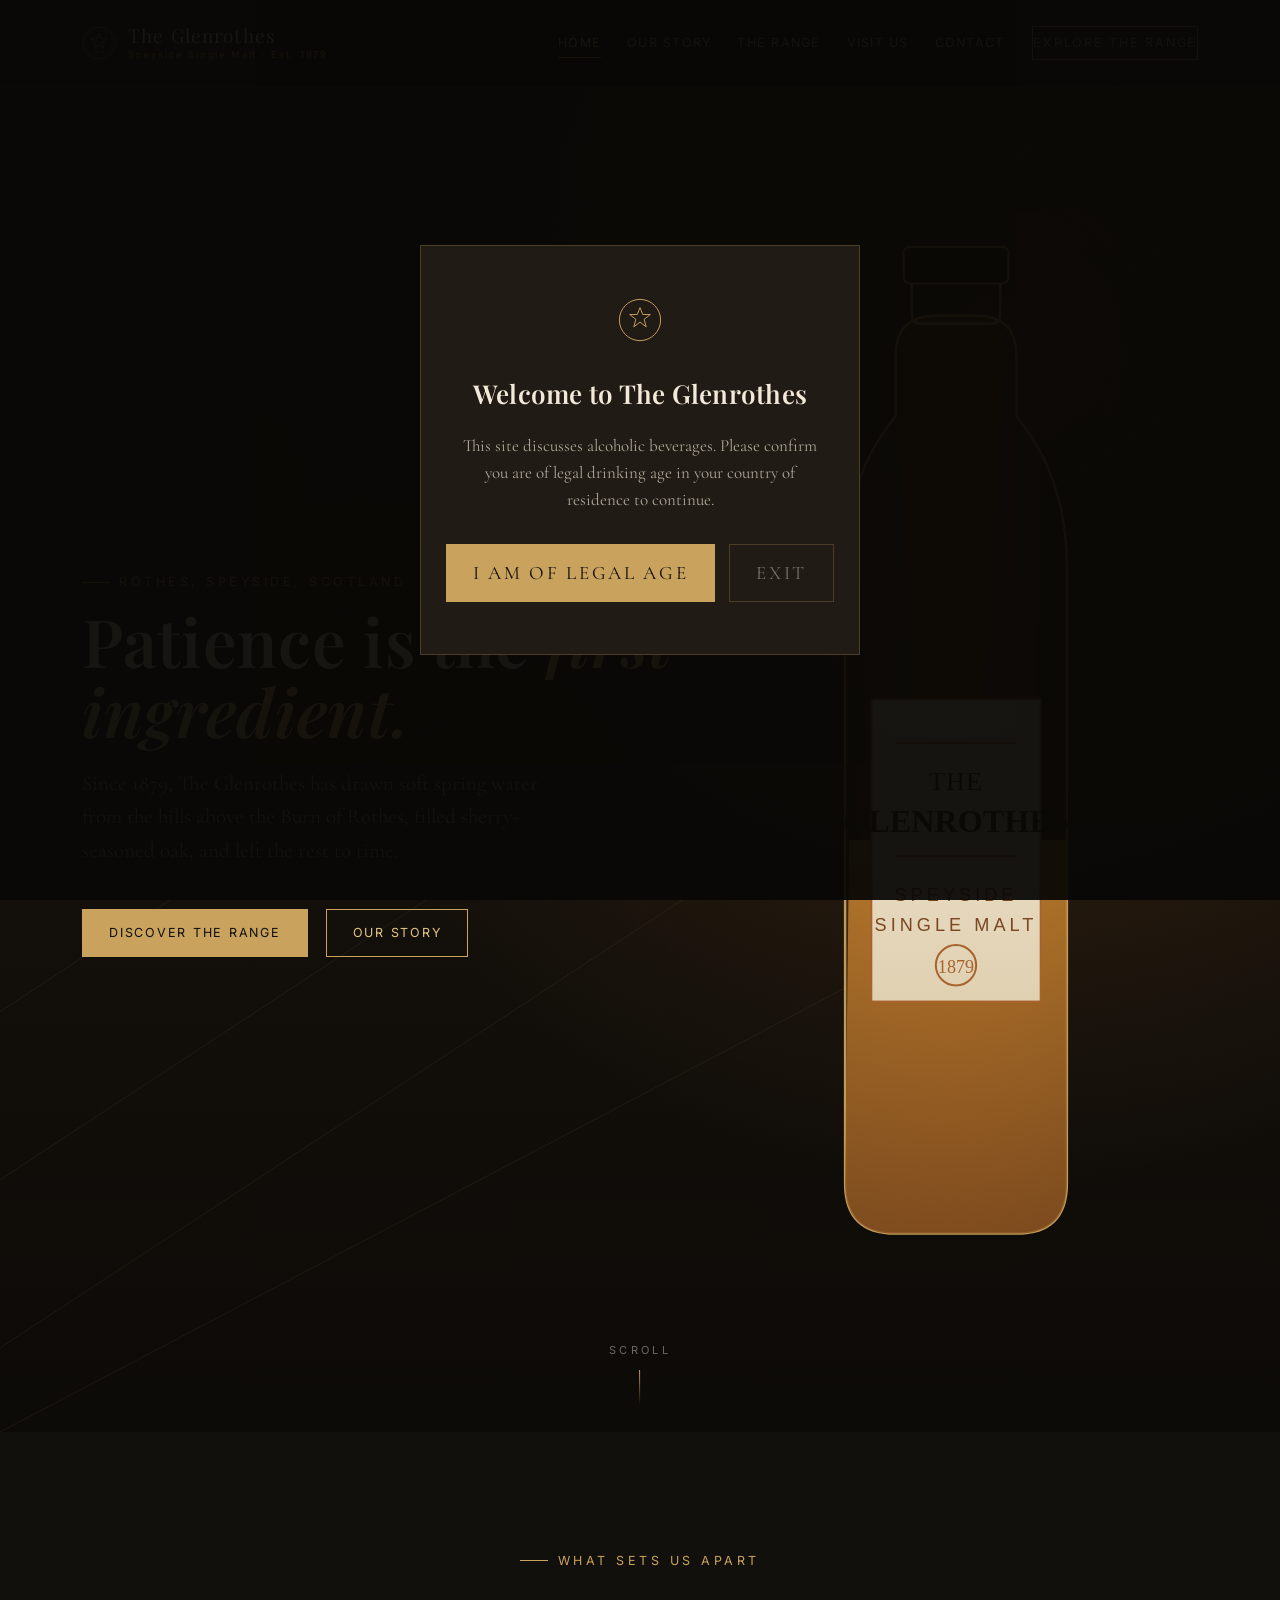
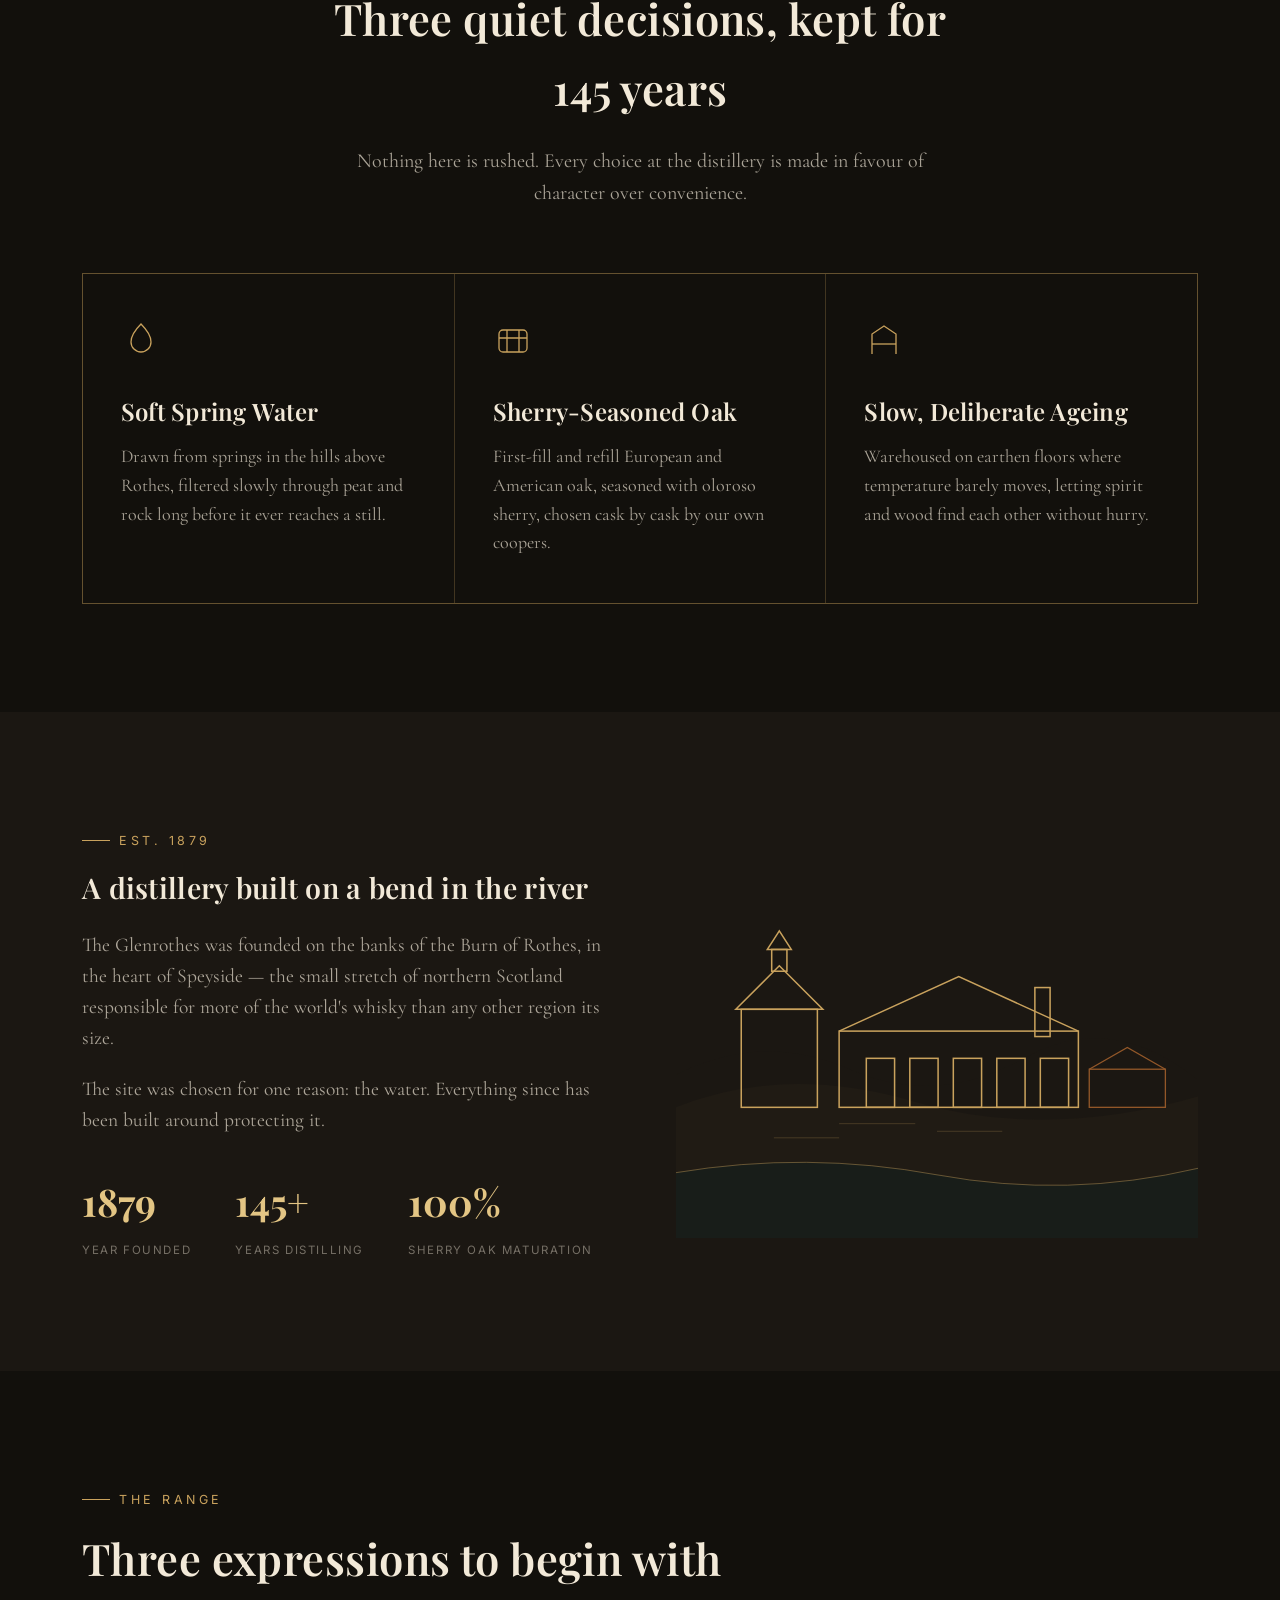
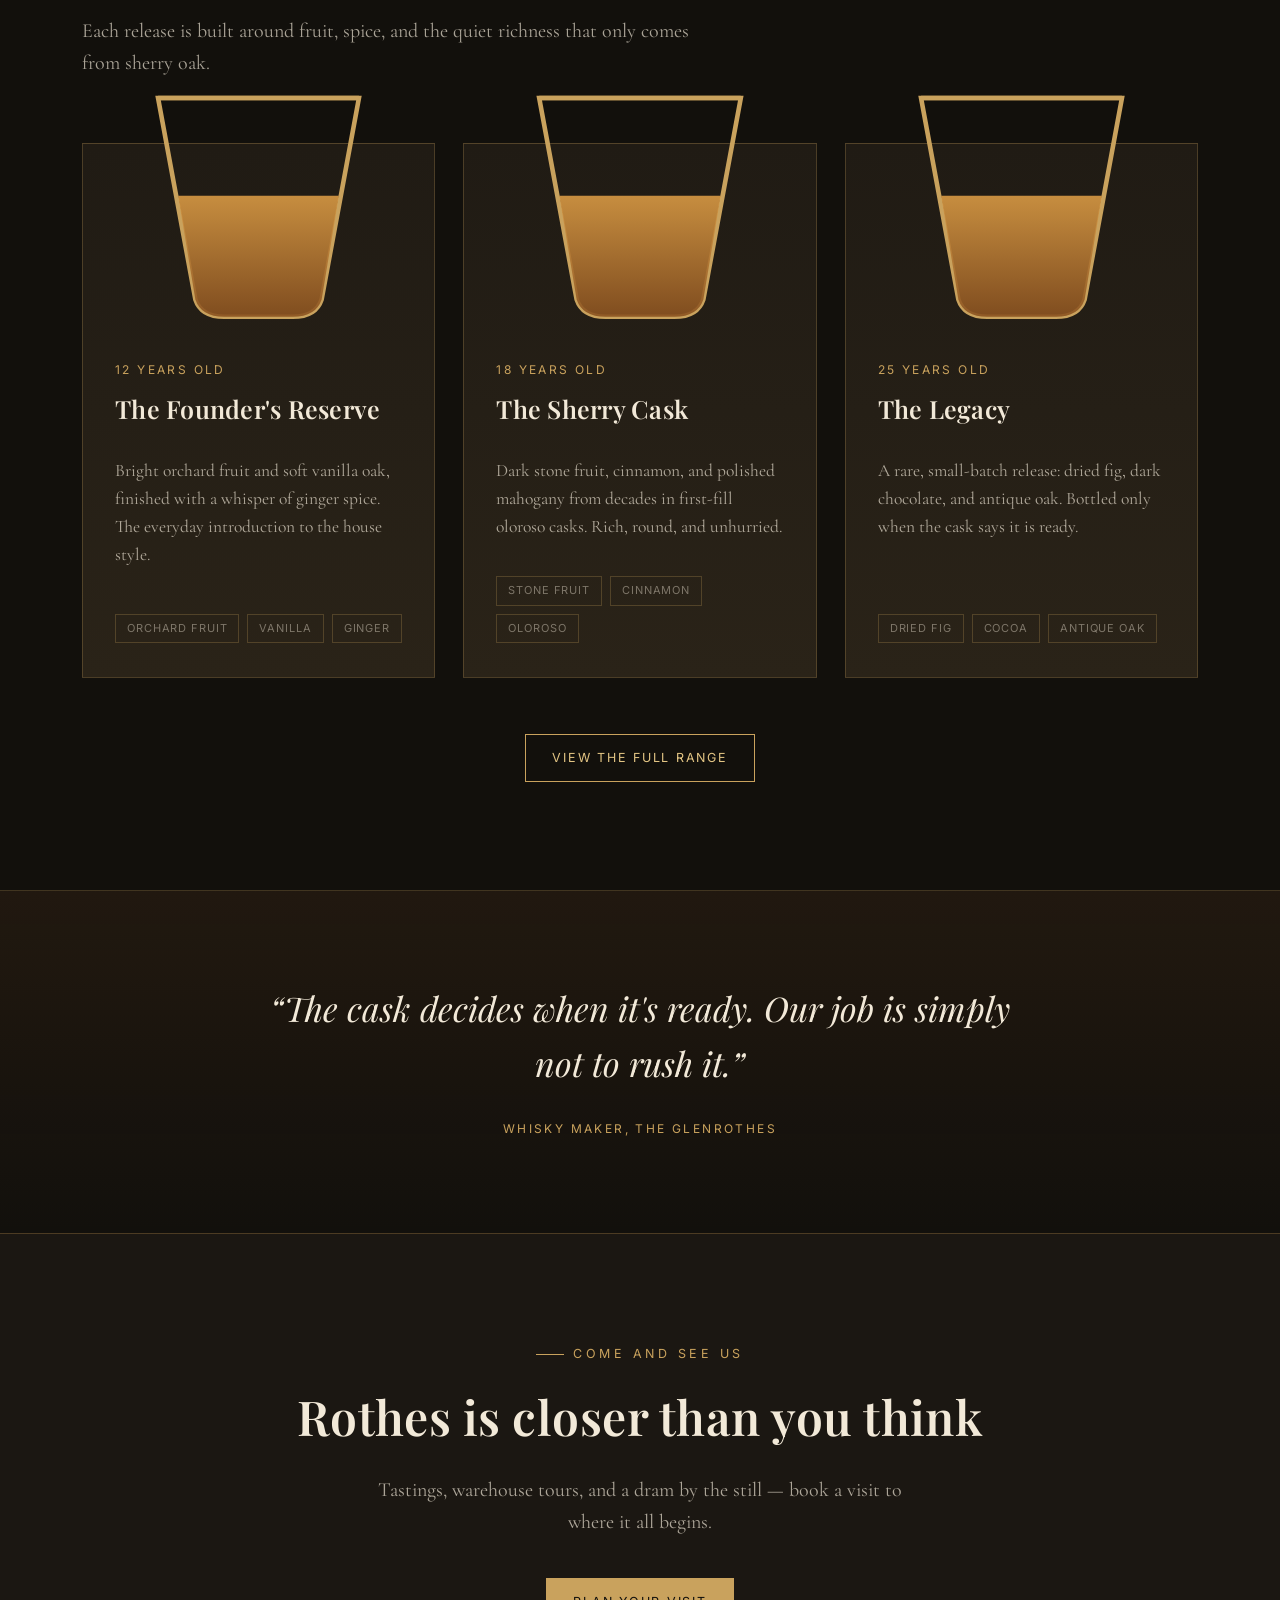
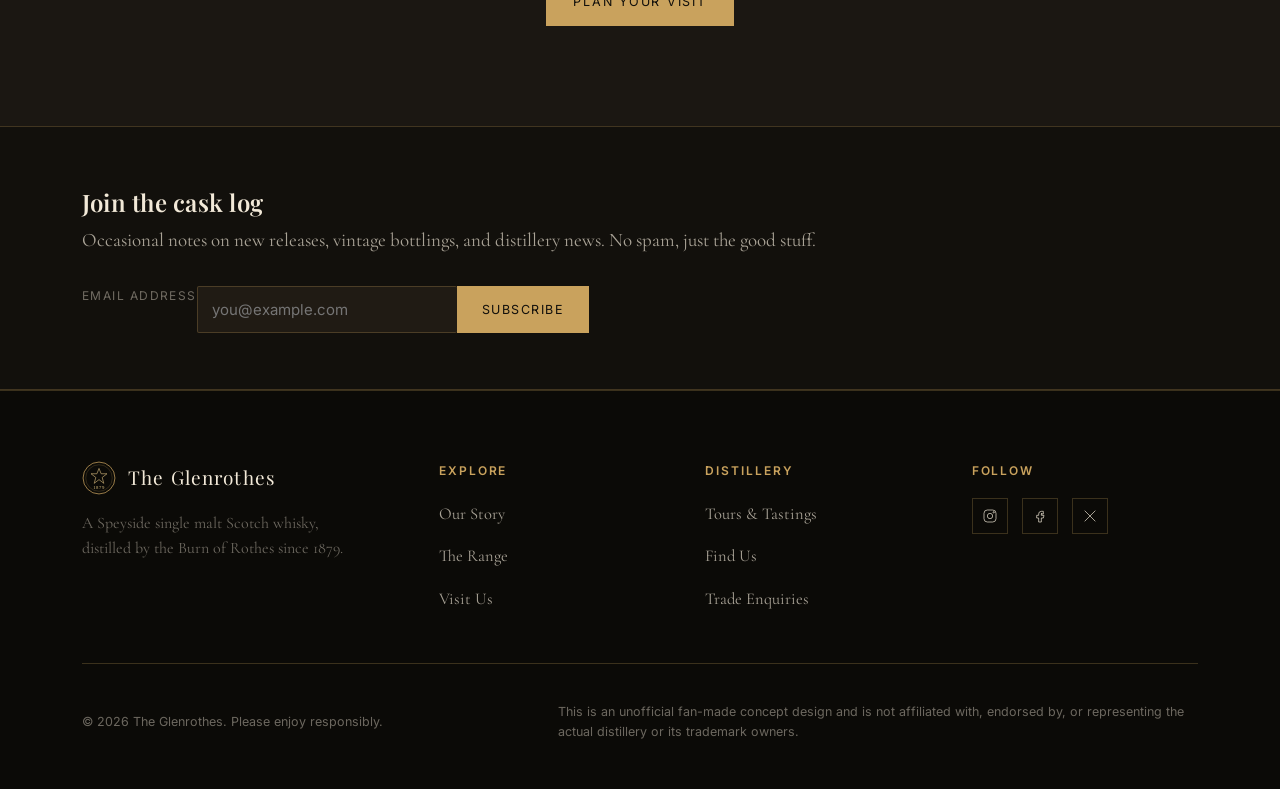
==== index.html @ dbdd52bf "Add The Glenrothes concept whisky brand website Five-page static site (Home, Our Story, The Range, V" ====
<!DOCTYPE html>
<html lang="en">
<head>
<meta charset="UTF-8">
<meta name="viewport" content="width=device-width, initial-scale=1.0">
<title>The Glenrothes — Speyside Single Malt Scotch Whisky</title>
<meta name="description" content="A concept site for The Glenrothes: a Speyside single malt distilled by the Burn of Rothes since 1879, matured slowly in sherry-seasoned oak.">
<link rel="icon" type="image/svg+xml" href="assets/img/favicon.svg">
<link rel="stylesheet" href="assets/css/style.css">
</head>
<body>
<a class="skip-link" href="#main">Skip to content</a>

<!-- Age gate -->
<div class="age-gate" id="age-gate">
  <div class="age-gate-card">
    <svg viewBox="0 0 64 64" fill="none" stroke="#c9a25d" stroke-width="1.4"><circle cx="32" cy="32" r="30"/><path d="M32 14 L36 24 L47 24 L38 31 L41 42 L32 35 L23 42 L26 31 L17 24 L28 24 Z"/></svg>
    <h2>Welcome to The Glenrothes</h2>
    <p>This site discusses alcoholic beverages. Please confirm you are of legal drinking age in your country of residence to continue.</p>
    <div class="age-gate-actions">
      <button type="button" class="btn btn-solid" data-age="enter">I am of legal age</button>
      <button type="button" class="btn-ghost" data-age="leave">Exit</button>
    </div>
  </div>
</div>

<header class="site-header">
  <div class="wrap">
    <a href="index.html" class="brand">
      <img src="assets/img/logo.svg" alt="">
      <span class="brand-name">The Glenrothes<small>Speyside Single Malt · Est. 1879</small></span>
    </a>
    <nav class="main-nav" aria-label="Primary">
      <ul>
        <li><a href="index.html" aria-current="page">Home</a></li>
        <li><a href="our-story.html">Our Story</a></li>
        <li><a href="the-range.html">The Range</a></li>
        <li><a href="visit.html">Visit Us</a></li>
        <li><a href="contact.html">Contact</a></li>
      </ul>
      <a href="the-range.html" class="btn">Explore the Range</a>
    </nav>
    <button class="nav-toggle" aria-label="Toggle navigation" aria-expanded="false">
      <svg viewBox="0 0 24 24" fill="none" stroke="currentColor" stroke-width="1.8"><path d="M3 6h18M3 12h18M3 18h18"/></svg>
    </button>
  </div>
</header>

<main id="main">

  <section class="hero">
    <div class="wrap">
      <div class="hero-copy">
        <span class="eyebrow">Rothes, Speyside, Scotland</span>
        <h1>Patience is the <em>first ingredient.</em></h1>
        <p class="lede">Since 1879, The Glenrothes has drawn soft spring water from the hills above the Burn of Rothes, filled sherry-seasoned oak, and left the rest to time.</p>
        <div class="hero-actions">
          <a href="the-range.html" class="btn btn-solid">Discover the Range</a>
          <a href="our-story.html" class="btn">Our Story</a>
        </div>
      </div>
      <div class="hero-visual">
        <img src="assets/img/hero-bottle.svg" alt="Illustration of a bottle of The Glenrothes single malt whisky">
      </div>
    </div>
    <div class="scroll-cue"><span>Scroll</span><span class="line"></span></div>
  </section>

  <section>
    <div class="wrap">
      <div class="section-head center">
        <span class="eyebrow" style="justify-content:center">What Sets Us Apart</span>
        <h2>Three quiet decisions, kept for 145 years</h2>
        <p>Nothing here is rushed. Every choice at the distillery is made in favour of character over convenience.</p>
      </div>
      <div class="grid-3">
        <div class="pillar">
          <svg viewBox="0 0 40 40" fill="none" stroke="currentColor" stroke-width="1.3"><path d="M20 4c6 6 10 12 10 18a10 10 0 0 1-20 0c0-6 4-12 10-18Z"/></svg>
          <h3>Soft Spring Water</h3>
          <p>Drawn from springs in the hills above Rothes, filtered slowly through peat and rock long before it ever reaches a still.</p>
        </div>
        <div class="pillar">
          <svg viewBox="0 0 40 40" fill="none" stroke="currentColor" stroke-width="1.3"><rect x="6" y="10" width="28" height="22" rx="4"/><path d="M6 18h28M14 10v22M26 10v22"/></svg>
          <h3>Sherry-Seasoned Oak</h3>
          <p>First-fill and refill European and American oak, seasoned with oloroso sherry, chosen cask by cask by our own coopers.</p>
        </div>
        <div class="pillar">
          <svg viewBox="0 0 40 40" fill="none" stroke="currentColor" stroke-width="1.3"><path d="M8 34V14l12-8 12 8v20"/><path d="M8 24h24"/></svg>
          <h3>Slow, Deliberate Ageing</h3>
          <p>Warehoused on earthen floors where temperature barely moves, letting spirit and wood find each other without hurry.</p>
        </div>
      </div>
    </div>
  </section>

  <section class="section-alt">
    <div class="wrap">
      <div class="split">
        <div class="split-copy">
          <span class="eyebrow">Est. 1879</span>
          <h2>A distillery built on a bend in the river</h2>
          <p>The Glenrothes was founded on the banks of the Burn of Rothes, in the heart of Speyside — the small stretch of northern Scotland responsible for more of the world's whisky than any other region its size.</p>
          <p>The site was chosen for one reason: the water. Everything since has been built around protecting it.</p>
          <div class="stat-row">
            <div class="stat"><b>1879</b><span>Year Founded</span></div>
            <div class="stat"><b>145+</b><span>Years Distilling</span></div>
            <div class="stat"><b>100%</b><span>Sherry Oak Maturation</span></div>
          </div>
        </div>
        <div class="split-media">
          <img src="assets/img/distillery.svg" alt="Illustration of the distillery buildings beside the river">
        </div>
      </div>
    </div>
  </section>

  <section>
    <div class="wrap">
      <div class="section-head">
        <span class="eyebrow">The Range</span>
        <h2>Three expressions to begin with</h2>
        <p>Each release is built around fruit, spice, and the quiet richness that only comes from sherry oak.</p>
      </div>
      <div class="range-grid">
        <article class="expr-card">
          <div class="glass"><img src="assets/img/glass-dram.svg" alt=""></div>
          <span class="age">12 Years Old</span>
          <h3>The Founder's Reserve</h3>
          <p>Bright orchard fruit and soft vanilla oak, finished with a whisper of ginger spice. The everyday introduction to the house style.</p>
          <div class="notes"><span class="tag">Orchard Fruit</span><span class="tag">Vanilla</span><span class="tag">Ginger</span></div>
        </article>
        <article class="expr-card">
          <div class="glass"><img src="assets/img/glass-dram.svg" alt=""></div>
          <span class="age">18 Years Old</span>
          <h3>The Sherry Cask</h3>
          <p>Dark stone fruit, cinnamon, and polished mahogany from decades in first-fill oloroso casks. Rich, round, and unhurried.</p>
          <div class="notes"><span class="tag">Stone Fruit</span><span class="tag">Cinnamon</span><span class="tag">Oloroso</span></div>
        </article>
        <article class="expr-card">
          <div class="glass"><img src="assets/img/glass-dram.svg" alt=""></div>
          <span class="age">25 Years Old</span>
          <h3>The Legacy</h3>
          <p>A rare, small-batch release: dried fig, dark chocolate, and antique oak. Bottled only when the cask says it is ready.</p>
          <div class="notes"><span class="tag">Dried Fig</span><span class="tag">Cocoa</span><span class="tag">Antique Oak</span></div>
        </article>
      </div>
      <div style="text-align:center;margin-top:56px;">
        <a href="the-range.html" class="btn">View the Full Range</a>
      </div>
    </div>
  </section>

  <section class="quote-banner">
    <div class="wrap">
      <blockquote>&ldquo;The cask decides when it's ready. Our job is simply not to rush it.&rdquo;</blockquote>
      <cite>Whisky Maker, The Glenrothes</cite>
    </div>
  </section>

  <section class="section-alt cta-band">
    <div class="wrap">
      <span class="eyebrow" style="justify-content:center">Come and See Us</span>
      <h2>Rothes is closer than you think</h2>
      <p>Tastings, warehouse tours, and a dram by the still — book a visit to where it all begins.</p>
      <a href="visit.html" class="btn btn-solid">Plan Your Visit</a>
    </div>
  </section>

</main>

<section class="newsletter">
  <div class="wrap">
    <div>
      <h3>Join the cask log</h3>
      <p>Occasional notes on new releases, vintage bottlings, and distillery news. No spam, just the good stuff.</p>
    </div>
    <form data-static-form data-success-message="Thank you — you're on the list." aria-label="Newsletter signup">
      <label class="visually-hidden" for="newsletter-email">Email address</label>
      <input type="email" id="newsletter-email" placeholder="you@example.com" required>
      <button type="submit">Subscribe</button>
    </form>
  </div>
</section>

<footer class="site-footer">
  <div class="wrap">
    <div class="footer-grid">
      <div class="footer-brand">
        <a href="index.html" class="brand">
          <img src="assets/img/logo.svg" alt="">
          <span class="brand-name">The Glenrothes</span>
        </a>
        <p>A Speyside single malt Scotch whisky, distilled by the Burn of Rothes since 1879.</p>
      </div>
      <div class="footer-col">
        <h4>Explore</h4>
        <ul>
          <li><a href="our-story.html">Our Story</a></li>
          <li><a href="the-range.html">The Range</a></li>
          <li><a href="visit.html">Visit Us</a></li>
        </ul>
      </div>
      <div class="footer-col">
        <h4>Distillery</h4>
        <ul>
          <li><a href="visit.html#tours">Tours &amp; Tastings</a></li>
          <li><a href="visit.html#map">Find Us</a></li>
          <li><a href="contact.html">Trade Enquiries</a></li>
        </ul>
      </div>
      <div class="footer-col">
        <h4>Follow</h4>
        <div class="social-row">
          <a href="#" aria-label="Instagram"><svg viewBox="0 0 24 24" fill="none" stroke="currentColor" stroke-width="1.5"><rect x="3" y="3" width="18" height="18" rx="5"/><circle cx="12" cy="12" r="4"/><circle cx="17.5" cy="6.5" r="1"/></svg></a>
          <a href="#" aria-label="Facebook"><svg viewBox="0 0 24 24" fill="none" stroke="currentColor" stroke-width="1.5"><path d="M14 9h3V5h-3a4 4 0 0 0-4 4v2H7v4h3v6h4v-6h3l1-4h-4V9a1 1 0 0 1 1-1Z"/></svg></a>
          <a href="#" aria-label="X"><svg viewBox="0 0 24 24" fill="none" stroke="currentColor" stroke-width="1.5"><path d="M4 4l16 16M20 4 4 20"/></svg></a>
        </div>
      </div>
    </div>
    <div class="footer-bottom">
      <span>&copy; <span id="year"></span> The Glenrothes. Please enjoy responsibly.</span>
      <p class="legal-note">This is an unofficial fan-made concept design and is not affiliated with, endorsed by, or representing the actual distillery or its trademark owners.</p>
    </div>
  </div>
</footer>

<script src="assets/js/main.js"></script>
</body>
</html>
---- assets/css/style.css ----
/* The Glenrothes — concept site stylesheet */

@import url('https://fonts.googleapis.com/css2?family=Cormorant+Garamond:ital,wght@0,400;0,500;0,600;1,400&family=Playfair+Display:wght@500;600;700&family=Inter:wght@400;500;600&display=swap');

:root {
  --ink: #12100c;
  --ink-2: #1b1712;
  --panel: #201b14;
  --panel-2: #2a2318;
  --hairline: rgba(201, 162, 93, 0.25);
  --cream: #f2e9d8;
  --cream-dim: rgba(242, 233, 216, 0.68);
  --cream-faint: rgba(242, 233, 216, 0.42);
  --gold: #c9a25d;
  --gold-bright: #e3c584;
  --amber: #a8632d;
  --amber-deep: #7a4720;
  --sherry: #6e2430;
  --max-w: 1180px;
  --radius: 2px;
}

* { box-sizing: border-box; }
html { scroll-behavior: smooth; }

body {
  margin: 0;
  background: var(--ink);
  color: var(--cream);
  font-family: 'Cormorant Garamond', Georgia, serif;
  font-size: 19px;
  line-height: 1.6;
  -webkit-font-smoothing: antialiased;
}

img { max-width: 100%; display: block; }

h1, h2, h3, h4 {
  font-family: 'Playfair Display', Georgia, serif;
  font-weight: 600;
  margin: 0 0 0.5em;
  letter-spacing: 0.01em;
}

a {
  color: inherit;
  text-decoration: none;
}

.eyebrow {
  font-family: 'Inter', sans-serif;
  font-size: 12.5px;
  letter-spacing: 0.28em;
  text-transform: uppercase;
  color: var(--gold);
  display: inline-flex;
  align-items: center;
  gap: 0.75em;
  margin-bottom: 1.1em;
}
.eyebrow::before {
  content: "";
  width: 28px;
  height: 1px;
  background: var(--gold);
  display: inline-block;
}

.wrap {
  max-width: var(--max-w);
  margin: 0 auto;
  padding: 0 32px;
}

/* Skip link */
.skip-link {
  position: absolute;
  left: -999px;
  top: 0;
  background: var(--gold);
  color: var(--ink);
  padding: 10px 18px;
  font-family: 'Inter', sans-serif;
  font-size: 14px;
  z-index: 999;
}
.skip-link:focus { left: 16px; top: 16px; }

/* ---------- Header ---------- */
.site-header {
  position: sticky;
  top: 0;
  z-index: 60;
  background: rgba(18, 16, 12, 0.86);
  backdrop-filter: blur(10px);
  border-bottom: 1px solid var(--hairline);
}
.site-header .wrap {
  display: flex;
  align-items: center;
  justify-content: space-between;
  height: 86px;
}
.brand {
  display: flex;
  align-items: center;
  gap: 12px;
  font-family: 'Playfair Display', serif;
  letter-spacing: 0.06em;
  flex-shrink: 0;
}
.brand img, .brand svg { width: 34px; height: 34px; flex-shrink: 0; }
.brand-name {
  font-size: 19px;
  line-height: 1.1;
  white-space: nowrap;
}
.brand-name small {
  display: block;
  font-family: 'Inter', sans-serif;
  font-size: 9.5px;
  letter-spacing: 0.18em;
  color: var(--gold);
  font-weight: 500;
  margin-top: 4px;
  white-space: nowrap;
}

.main-nav {
  display: flex;
  align-items: center;
  gap: 28px;
  min-width: 0;
}
.main-nav ul {
  list-style: none;
  display: flex;
  gap: 26px;
  margin: 0;
  padding: 0;
  font-family: 'Inter', sans-serif;
  font-size: 12.5px;
  letter-spacing: 0.1em;
  text-transform: uppercase;
  white-space: nowrap;
}
.main-nav a {
  position: relative;
  padding: 6px 0;
  color: var(--cream-dim);
  transition: color 0.25s ease;
}
.main-nav a:hover,
.main-nav a[aria-current="page"] { color: var(--gold-bright); }
.main-nav a[aria-current="page"]::after {
  content: "";
  position: absolute;
  left: 0; right: 0; bottom: -2px;
  height: 1px;
  background: var(--gold);
}

.nav-toggle {
  display: none;
  background: none;
  border: 1px solid var(--hairline);
  color: var(--cream);
  width: 44px;
  height: 40px;
  align-items: center;
  justify-content: center;
  cursor: pointer;
}
.nav-toggle svg { width: 20px; height: 20px; }

.btn {
  font-family: 'Inter', sans-serif;
  font-size: 12.5px;
  letter-spacing: 0.14em;
  text-transform: uppercase;
  padding: 13px 26px;
  border: 1px solid var(--gold);
  color: var(--gold-bright);
  display: inline-block;
  transition: background 0.25s ease, color 0.25s ease;
  white-space: nowrap;
}
.btn:hover { background: var(--gold); color: var(--ink); }
.btn-solid {
  background: var(--gold);
  color: var(--ink);
}
.btn-solid:hover { background: var(--gold-bright); }

/* ---------- Hero ---------- */
.hero {
  position: relative;
  min-height: 92vh;
  display: flex;
  align-items: center;
  overflow: hidden;
  background:
    radial-gradient(ellipse at 78% 20%, rgba(168, 99, 45, 0.28), transparent 55%),
    linear-gradient(180deg, #15120d 0%, #100d09 60%, #0d0b08 100%);
}
.hero::after {
  content: "";
  position: absolute;
  inset: 0;
  background-image: url('../img/texture-lines.svg');
  background-size: cover;
  opacity: 0.5;
  pointer-events: none;
}
.hero .wrap {
  position: relative;
  z-index: 2;
  display: grid;
  grid-template-columns: 1.1fr 0.9fr;
  gap: 40px;
  align-items: center;
  padding-top: 40px;
  padding-bottom: 40px;
}
.hero h1 {
  font-size: clamp(40px, 5.2vw, 68px);
  line-height: 1.05;
  margin-bottom: 0.3em;
}
.hero h1 em {
  font-style: italic;
  color: var(--gold-bright);
}
.hero p.lede {
  font-size: 21px;
  color: var(--cream-dim);
  max-width: 46ch;
  margin-bottom: 2em;
}
.hero-actions { display: flex; gap: 18px; flex-wrap: wrap; }
.hero-visual { display: flex; justify-content: center; }
.hero-visual svg { width: min(280px, 80%); filter: drop-shadow(0 30px 60px rgba(0,0,0,0.55)); }

.scroll-cue {
  position: absolute;
  bottom: 28px;
  left: 50%;
  transform: translateX(-50%);
  font-family: 'Inter', sans-serif;
  font-size: 11px;
  letter-spacing: 0.3em;
  text-transform: uppercase;
  color: var(--cream-faint);
  display: flex;
  flex-direction: column;
  align-items: center;
  gap: 10px;
  z-index: 2;
}
.scroll-cue .line {
  width: 1px;
  height: 34px;
  background: linear-gradient(var(--gold), transparent);
  animation: pulse-line 2.4s ease-in-out infinite;
}
@keyframes pulse-line {
  0%, 100% { opacity: 0.3; }
  50% { opacity: 1; }
}

/* ---------- Sections ---------- */
section { padding: 108px 0; position: relative; }
.section-alt { background: var(--ink-2); }
.section-head {
  max-width: 640px;
  margin-bottom: 64px;
}
.section-head.center { margin-left: auto; margin-right: auto; text-align: center; }
.section-head h2 { font-size: clamp(30px, 3.4vw, 44px); }
.section-head p { color: var(--cream-dim); font-size: 20px; }

.divider {
  width: 60px;
  height: 1px;
  background: var(--gold);
  margin: 0 auto 28px;
}

/* Pillars / feature grid */
.grid-3 {
  display: grid;
  grid-template-columns: repeat(3, 1fr);
  gap: 1px;
  background: var(--hairline);
  border: 1px solid var(--hairline);
}
.pillar {
  background: var(--ink);
  padding: 46px 38px;
}
.pillar svg { width: 40px; height: 40px; color: var(--gold); margin-bottom: 22px; }
.pillar h3 { font-size: 24px; margin-bottom: 0.5em; }
.pillar p { color: var(--cream-dim); font-size: 18px; margin: 0; }

/* Range / expression cards */
.range-grid {
  display: grid;
  grid-template-columns: repeat(3, 1fr);
  gap: 28px;
}
.expr-card {
  background: linear-gradient(180deg, var(--panel), var(--panel-2));
  border: 1px solid var(--hairline);
  padding: 40px 32px 34px;
  display: flex;
  flex-direction: column;
  transition: transform 0.35s ease, border-color 0.35s ease;
}
.expr-card:hover { transform: translateY(-6px); border-color: var(--gold); }
.expr-card .glass { height: 150px; display: flex; align-items: flex-end; justify-content: center; margin-bottom: 26px; }
.expr-card .glass svg { width: 78px; }
.expr-card .age { font-family: 'Inter', sans-serif; font-size: 12px; letter-spacing: 0.2em; color: var(--gold); text-transform: uppercase; margin-bottom: 10px; }
.expr-card h3 { font-size: 25px; margin-bottom: 0.4em; }
.expr-card p { color: var(--cream-dim); font-size: 17.5px; flex-grow: 1; }
.expr-card .notes {
  display: flex;
  gap: 8px;
  flex-wrap: wrap;
  margin-top: 18px;
  font-family: 'Inter', sans-serif;
  font-size: 11px;
  letter-spacing: 0.08em;
  text-transform: uppercase;
}
.tag {
  border: 1px solid var(--hairline);
  padding: 5px 11px;
  color: var(--cream-faint);
}

/* Story / split layout */
.split {
  display: grid;
  grid-template-columns: 1fr 1fr;
  gap: 72px;
  align-items: center;
}
.split.reverse .split-media { order: 2; }
.split-copy p { color: var(--cream-dim); font-size: 19.5px; }
.split-media svg, .split-media img { width: 100%; }
.stat-row {
  display: flex;
  gap: 44px;
  margin-top: 36px;
  flex-wrap: wrap;
}
.stat b {
  display: block;
  font-family: 'Playfair Display', serif;
  font-size: 38px;
  color: var(--gold-bright);
}
.stat span {
  font-family: 'Inter', sans-serif;
  font-size: 11.5px;
  letter-spacing: 0.14em;
  text-transform: uppercase;
  color: var(--cream-faint);
}

/* Timeline */
.timeline {
  border-left: 1px solid var(--hairline);
  margin-left: 10px;
  padding-left: 44px;
  display: flex;
  flex-direction: column;
  gap: 46px;
}
.timeline-item { position: relative; }
.timeline-item::before {
  content: "";
  position: absolute;
  left: -50px;
  top: 6px;
  width: 9px;
  height: 9px;
  border-radius: 50%;
  background: var(--gold);
  box-shadow: 0 0 0 4px rgba(201,162,93,0.15);
}
.timeline-item .yr {
  font-family: 'Inter', sans-serif;
  font-size: 13px;
  letter-spacing: 0.16em;
  color: var(--gold);
  text-transform: uppercase;
  margin-bottom: 8px;
  display: block;
}
.timeline-item h4 { font-size: 22px; margin-bottom: 6px; }
.timeline-item p { color: var(--cream-dim); margin: 0; max-width: 60ch; }

/* Quote / CTA banner */
.quote-banner {
  text-align: center;
  padding: 90px 0;
  background: linear-gradient(180deg, rgba(168,99,45,0.10), transparent);
  border-top: 1px solid var(--hairline);
  border-bottom: 1px solid var(--hairline);
}
.quote-banner blockquote {
  font-family: 'Playfair Display', serif;
  font-style: italic;
  font-size: clamp(24px, 3vw, 34px);
  max-width: 780px;
  margin: 0 auto 22px;
  color: var(--cream);
}
.quote-banner cite {
  font-family: 'Inter', sans-serif;
  font-size: 12px;
  letter-spacing: 0.2em;
  text-transform: uppercase;
  color: var(--gold);
  font-style: normal;
}

.cta-band {
  text-align: center;
  padding: 100px 0;
}
.cta-band h2 { font-size: clamp(32px, 4vw, 48px); margin-bottom: 0.4em; }
.cta-band p { color: var(--cream-dim); font-size: 20px; max-width: 55ch; margin: 0 auto 40px; }

/* Cards: visit / process */
.info-grid {
  display: grid;
  grid-template-columns: repeat(2, 1fr);
  gap: 26px;
}
.info-card {
  border: 1px solid var(--hairline);
  padding: 34px;
  background: var(--panel);
}
.info-card h3 { font-size: 22px; margin-bottom: 6px; }
.info-card .meta { font-family: 'Inter', sans-serif; font-size: 12px; letter-spacing: 0.1em; color: var(--gold); text-transform: uppercase; margin-bottom: 14px; }
.info-card p { color: var(--cream-dim); margin: 0 0 20px; }

.process-steps {
  display: grid;
  grid-template-columns: repeat(4, 1fr);
  gap: 24px;
}
.step { position: relative; padding-top: 8px; }
.step .num {
  font-family: 'Playfair Display', serif;
  font-size: 44px;
  color: rgba(201,162,93,0.35);
  line-height: 1;
  margin-bottom: 16px;
}
.step h4 { font-size: 20px; margin-bottom: 8px; }
.step p { color: var(--cream-dim); font-size: 16.5px; margin: 0; }

/* Map / visit */
.map-frame {
  border: 1px solid var(--hairline);
  aspect-ratio: 16 / 9;
  display: flex;
  align-items: center;
  justify-content: center;
  background: var(--panel);
}
.map-frame svg { width: 100%; height: 100%; }

/* Forms */
.form-grid { display: grid; grid-template-columns: 1fr 1fr; gap: 20px; }
.field { display: flex; flex-direction: column; gap: 8px; margin-bottom: 20px; }
.field.full { grid-column: 1 / -1; }
label {
  font-family: 'Inter', sans-serif;
  font-size: 12px;
  letter-spacing: 0.12em;
  text-transform: uppercase;
  color: var(--cream-faint);
}
input, select, textarea {
  background: var(--panel);
  border: 1px solid var(--hairline);
  color: var(--cream);
  padding: 13px 14px;
  font-family: 'Inter', sans-serif;
  font-size: 15px;
  border-radius: var(--radius);
}
input:focus, select:focus, textarea:focus {
  outline: none;
  border-color: var(--gold);
}
textarea { resize: vertical; min-height: 130px; }
.form-note { font-family: 'Inter', sans-serif; font-size: 13px; color: var(--cream-faint); margin-top: 8px; }
.form-status {
  font-family: 'Inter', sans-serif;
  font-size: 14px;
  padding: 14px 16px;
  border: 1px solid var(--hairline);
  display: none;
  margin-bottom: 20px;
}
.form-status.show { display: block; }
.form-status.ok { border-color: var(--gold); color: var(--gold-bright); }

/* Newsletter strip */
.newsletter {
  border-top: 1px solid var(--hairline);
  border-bottom: 1px solid var(--hairline);
  padding: 56px 0;
}
.newsletter .wrap {
  display: flex;
  align-items: center;
  justify-content: space-between;
  gap: 30px;
  flex-wrap: wrap;
}
.newsletter h3 { font-size: 24px; margin-bottom: 4px; }
.newsletter p { color: var(--cream-dim); margin: 0; }
.newsletter form { display: flex; gap: 0; flex-shrink: 0; }
.newsletter input {
  width: 260px;
  border-right: none;
}
.newsletter button {
  font-family: 'Inter', sans-serif;
  font-size: 12.5px;
  letter-spacing: 0.12em;
  text-transform: uppercase;
  background: var(--gold);
  color: var(--ink);
  border: 1px solid var(--gold);
  padding: 0 24px;
  cursor: pointer;
}
.newsletter button:hover { background: var(--gold-bright); }

/* Footer */
.site-footer {
  background: #0b0a07;
  padding-top: 70px;
  border-top: 1px solid var(--hairline);
}
.footer-grid {
  display: grid;
  grid-template-columns: 1.4fr 1fr 1fr 1fr;
  gap: 40px;
  padding-bottom: 50px;
}
.footer-brand .brand { margin-bottom: 16px; }
.footer-brand p { color: var(--cream-faint); font-size: 16px; max-width: 34ch; }
.footer-col h4 {
  font-family: 'Inter', sans-serif;
  font-size: 12px;
  letter-spacing: 0.16em;
  text-transform: uppercase;
  color: var(--gold);
  margin-bottom: 18px;
}
.footer-col ul { list-style: none; margin: 0; padding: 0; display: flex; flex-direction: column; gap: 12px; }
.footer-col a { color: var(--cream-dim); font-size: 16.5px; transition: color 0.2s ease; }
.footer-col a:hover { color: var(--gold-bright); }
.footer-bottom {
  border-top: 1px solid var(--hairline);
  padding: 26px 0 34px;
  display: flex;
  justify-content: space-between;
  align-items: center;
  flex-wrap: wrap;
  gap: 12px;
  font-family: 'Inter', sans-serif;
  font-size: 12.5px;
  color: var(--cream-faint);
}
.footer-bottom .legal-note { max-width: 640px; line-height: 1.6; }
.social-row { display: flex; gap: 14px; }
.social-row a {
  width: 36px; height: 36px;
  border: 1px solid var(--hairline);
  display: flex; align-items: center; justify-content: center;
}
.social-row svg { width: 16px; height: 16px; }

/* Age gate */
.age-gate {
  position: fixed;
  inset: 0;
  background: rgba(9, 8, 6, 0.94);
  z-index: 200;
  display: flex;
  align-items: center;
  justify-content: center;
  padding: 24px;
}
.age-gate[hidden] { display: none; }
.age-gate-card {
  max-width: 440px;
  text-align: center;
  border: 1px solid var(--hairline);
  background: var(--panel);
  padding: 52px 40px;
}
.age-gate-card svg { width: 44px; margin: 0 auto 22px; }
.age-gate-card h2 { font-size: 26px; margin-bottom: 12px; }
.age-gate-card p { color: var(--cream-dim); font-size: 17px; margin-bottom: 30px; }
.age-gate-actions { display: flex; gap: 14px; justify-content: center; }
.age-gate-actions button { cursor: pointer; font: inherit; }
.btn-ghost {
  font-family: 'Inter', sans-serif;
  font-size: 12.5px;
  letter-spacing: 0.14em;
  text-transform: uppercase;
  padding: 13px 26px;
  border: 1px solid var(--hairline);
  background: none;
  color: var(--cream-faint);
}
.btn-ghost:hover { border-color: var(--cream-faint); color: var(--cream); }

/* Page hero (interior pages) */
.page-hero {
  padding: 190px 0 70px;
  background: linear-gradient(180deg, #15120d, #100d09);
  border-bottom: 1px solid var(--hairline);
}
.page-hero h1 { font-size: clamp(36px, 5vw, 58px); }
.page-hero p { color: var(--cream-dim); font-size: 20px; max-width: 60ch; }
.breadcrumb {
  font-family: 'Inter', sans-serif;
  font-size: 12px;
  letter-spacing: 0.14em;
  text-transform: uppercase;
  color: var(--cream-faint);
  margin-bottom: 22px;
}
.breadcrumb a { color: var(--gold); }

/* Responsive */
@media (max-width: 980px) {
  .hero .wrap { grid-template-columns: 1fr; text-align: center; padding-top: 20px; }
  .hero p.lede { margin-left: auto; margin-right: auto; }
  .hero-actions { justify-content: center; }
  .hero-visual { order: -1; }
  .grid-3 { grid-template-columns: 1fr; }
  .range-grid { grid-template-columns: repeat(2, 1fr); }
  .split { grid-template-columns: 1fr; gap: 40px; }
  .split.reverse .split-media { order: 0; }
  .info-grid { grid-template-columns: 1fr; }
  .process-steps { grid-template-columns: repeat(2, 1fr); }
  .footer-grid { grid-template-columns: 1fr 1fr; }
}

@media (max-width: 720px) {
  body { font-size: 18px; }
  .main-nav ul { display: none; }
  .main-nav > .btn { display: none; }
  .nav-toggle { display: flex; }
  .site-header.open .main-nav ul {
    display: flex;
    flex-direction: column;
    position: absolute;
    top: 86px;
    left: 0; right: 0;
    background: var(--ink);
    padding: 24px 32px 32px;
    border-bottom: 1px solid var(--hairline);
    gap: 20px;
  }
  section { padding: 72px 0; }
  .range-grid { grid-template-columns: 1fr; }
  .process-steps { grid-template-columns: 1fr; }
  .footer-grid { grid-template-columns: 1fr; gap: 32px; }
  .newsletter .wrap { flex-direction: column; align-items: flex-start; }
  .newsletter input { width: 100%; }
  .newsletter form { width: 100%; }
  .newsletter form input { flex: 1; }
  .form-grid { grid-template-columns: 1fr; }
  .page-hero { padding-top: 150px; }
}
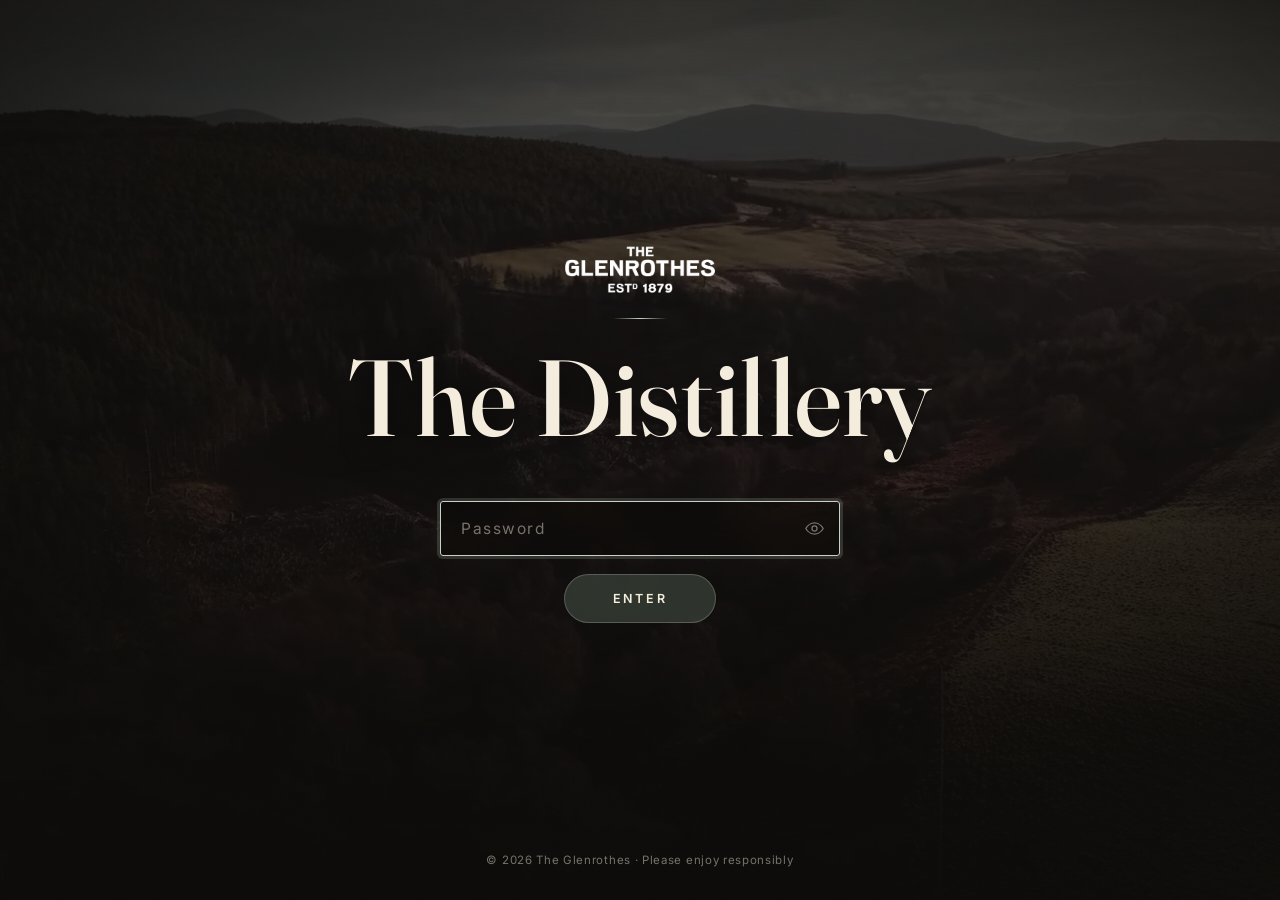
==== commit 9db5a7b4: "Make the password gate the true site root; add Log Out The earlier vercel.json rewrite wasn't a reli" ====
--- a/index.html
+++ b/index.html
@@ -3,227 +3,75 @@
 <head>
 <meta charset="UTF-8">
 <meta name="viewport" content="width=device-width, initial-scale=1.0">
-<title>The Glenrothes — Speyside Single Malt Scotch Whisky</title>
-<meta name="description" content="A concept site for The Glenrothes: a Speyside single malt distilled by the Burn of Rothes since 1879, matured slowly in sherry-seasoned oak.">
+<title>The Distillery</title>
+<meta name="description" content="The Distillery. Please enter the password to continue.">
+<meta name="robots" content="noindex, nofollow">
 <link rel="icon" type="image/svg+xml" href="assets/img/favicon.svg">
-<link rel="stylesheet" href="assets/css/style.css">
+<link rel="preload" as="video" href="assets/video/hero-loop.mp4">
+<link rel="stylesheet" href="assets/css/gate.css">
 </head>
 <body>
-<a class="skip-link" href="#main">Skip to content</a>
+<a class="skip-link" href="#gate-form">Skip to password form</a>
 
-<!-- Age gate -->
-<div class="age-gate" id="age-gate">
-  <div class="age-gate-card">
-    <svg viewBox="0 0 64 64" fill="none" stroke="#c9a25d" stroke-width="1.4"><circle cx="32" cy="32" r="30"/><path d="M32 14 L36 24 L47 24 L38 31 L41 42 L32 35 L23 42 L26 31 L17 24 L28 24 Z"/></svg>
-    <h2>Welcome to The Glenrothes</h2>
-    <p>This site discusses alcoholic beverages. Please confirm you are of legal drinking age in your country of residence to continue.</p>
-    <div class="age-gate-actions">
-      <button type="button" class="btn btn-solid" data-age="enter">I am of legal age</button>
-      <button type="button" class="btn-ghost" data-age="leave">Exit</button>
-    </div>
+<main class="gate-stage" id="gate-stage">
+
+  <video
+    class="bg-video"
+    autoplay
+    muted
+    loop
+    playsinline
+    preload="auto"
+    poster="assets/img/hero-video-poster.jpg"
+    aria-hidden="true">
+    <source src="assets/video/hero-loop.webm" type="video/webm">
+    <source src="assets/video/hero-loop.mp4" type="video/mp4">
+  </video>
+
+  <div class="scrim" aria-hidden="true"></div>
+  <div class="grain" aria-hidden="true"></div>
+
+  <div class="gate-content">
+    <img class="gate-logo" src="assets/img/glenrothes-logo-white.png" alt="The Glenrothes, Established 1879">
+    <span class="gate-divider" aria-hidden="true"></span>
+
+    <h1 class="gate-title">The Distillery</h1>
+
+    <form class="gate-form" id="gate-form" autocomplete="off">
+      <div class="password-field" id="password-field">
+        <label for="gate-password" class="visually-hidden">Password</label>
+        <input
+          type="password"
+          id="gate-password"
+          name="password"
+          placeholder="Password"
+          required
+          autofocus
+          aria-describedby="gate-error">
+        <button type="button" class="toggle-visibility" id="toggle-visibility" aria-label="Show password">
+          <svg class="icon-on" viewBox="0 0 24 24" fill="none" stroke="currentColor" stroke-width="1.6"><path d="M1 12s4-7 11-7 11 7 11 7-4 7-11 7-11-7-11-7Z"/><circle cx="12" cy="12" r="3.2"/></svg>
+          <svg class="icon-off" viewBox="0 0 24 24" fill="none" stroke="currentColor" stroke-width="1.6"><path d="M1 12s4-7 11-7 11 7 11 7-4 7-11 7-11-7-11-7Z"/><circle cx="12" cy="12" r="3.2"/><path d="M3 3l18 18"/></svg>
+        </button>
+      </div>
+
+      <button type="submit" class="btn-enter" id="btn-enter">Enter</button>
+
+      <p class="gate-error" id="gate-error" role="alert">
+        <svg viewBox="0 0 24 24" fill="none" stroke="currentColor" stroke-width="1.8"><circle cx="12" cy="12" r="10"/><path d="M12 8v5M12 16h.01"/></svg>
+        Incorrect password. Please try again.
+      </p>
+
+      <span class="gate-success-badge" id="gate-success-badge">
+        <svg viewBox="0 0 24 24" fill="none" stroke="currentColor" stroke-width="2"><path d="M20 6 9 17l-5-5"/></svg>
+        Access granted — entering&hellip;
+      </span>
+    </form>
   </div>
-</div>
 
-<header class="site-header">
-  <div class="wrap">
-    <a href="index.html" class="brand">
-      <img src="assets/img/logo.svg" alt="">
-      <span class="brand-name">The Glenrothes<small>Speyside Single Malt · Est. 1879</small></span>
-    </a>
-    <nav class="main-nav" aria-label="Primary">
-      <ul>
-        <li><a href="index.html" aria-current="page">Home</a></li>
-        <li><a href="our-story.html">Our Story</a></li>
-        <li><a href="the-range.html">The Range</a></li>
-        <li><a href="visit.html">Visit Us</a></li>
-        <li><a href="contact.html">Contact</a></li>
-      </ul>
-      <a href="the-range.html" class="btn">Explore the Range</a>
-    </nav>
-    <button class="nav-toggle" aria-label="Toggle navigation" aria-expanded="false">
-      <svg viewBox="0 0 24 24" fill="none" stroke="currentColor" stroke-width="1.8"><path d="M3 6h18M3 12h18M3 18h18"/></svg>
-    </button>
-  </div>
-</header>
-
-<main id="main">
-
-  <section class="hero">
-    <div class="wrap">
-      <div class="hero-copy">
-        <span class="eyebrow">Rothes, Speyside, Scotland</span>
-        <h1>Patience is the <em>first ingredient.</em></h1>
-        <p class="lede">Since 1879, The Glenrothes has drawn soft spring water from the hills above the Burn of Rothes, filled sherry-seasoned oak, and left the rest to time.</p>
-        <div class="hero-actions">
-          <a href="the-range.html" class="btn btn-solid">Discover the Range</a>
-          <a href="our-story.html" class="btn">Our Story</a>
-        </div>
-      </div>
-      <div class="hero-visual">
-        <img src="assets/img/hero-bottle.svg" alt="Illustration of a bottle of The Glenrothes single malt whisky">
-      </div>
-    </div>
-    <div class="scroll-cue"><span>Scroll</span><span class="line"></span></div>
-  </section>
-
-  <section>
-    <div class="wrap">
-      <div class="section-head center">
-        <span class="eyebrow" style="justify-content:center">What Sets Us Apart</span>
-        <h2>Three quiet decisions, kept for 145 years</h2>
-        <p>Nothing here is rushed. Every choice at the distillery is made in favour of character over convenience.</p>
-      </div>
-      <div class="grid-3">
-        <div class="pillar">
-          <svg viewBox="0 0 40 40" fill="none" stroke="currentColor" stroke-width="1.3"><path d="M20 4c6 6 10 12 10 18a10 10 0 0 1-20 0c0-6 4-12 10-18Z"/></svg>
-          <h3>Soft Spring Water</h3>
-          <p>Drawn from springs in the hills above Rothes, filtered slowly through peat and rock long before it ever reaches a still.</p>
-        </div>
-        <div class="pillar">
-          <svg viewBox="0 0 40 40" fill="none" stroke="currentColor" stroke-width="1.3"><rect x="6" y="10" width="28" height="22" rx="4"/><path d="M6 18h28M14 10v22M26 10v22"/></svg>
-          <h3>Sherry-Seasoned Oak</h3>
-          <p>First-fill and refill European and American oak, seasoned with oloroso sherry, chosen cask by cask by our own coopers.</p>
-        </div>
-        <div class="pillar">
-          <svg viewBox="0 0 40 40" fill="none" stroke="currentColor" stroke-width="1.3"><path d="M8 34V14l12-8 12 8v20"/><path d="M8 24h24"/></svg>
-          <h3>Slow, Deliberate Ageing</h3>
-          <p>Warehoused on earthen floors where temperature barely moves, letting spirit and wood find each other without hurry.</p>
-        </div>
-      </div>
-    </div>
-  </section>
-
-  <section class="section-alt">
-    <div class="wrap">
-      <div class="split">
-        <div class="split-copy">
-          <span class="eyebrow">Est. 1879</span>
-          <h2>A distillery built on a bend in the river</h2>
-          <p>The Glenrothes was founded on the banks of the Burn of Rothes, in the heart of Speyside — the small stretch of northern Scotland responsible for more of the world's whisky than any other region its size.</p>
-          <p>The site was chosen for one reason: the water. Everything since has been built around protecting it.</p>
-          <div class="stat-row">
-            <div class="stat"><b>1879</b><span>Year Founded</span></div>
-            <div class="stat"><b>145+</b><span>Years Distilling</span></div>
-            <div class="stat"><b>100%</b><span>Sherry Oak Maturation</span></div>
-          </div>
-        </div>
-        <div class="split-media">
-          <img src="assets/img/distillery.svg" alt="Illustration of the distillery buildings beside the river">
-        </div>
-      </div>
-    </div>
-  </section>
-
-  <section>
-    <div class="wrap">
-      <div class="section-head">
-        <span class="eyebrow">The Range</span>
-        <h2>Three expressions to begin with</h2>
-        <p>Each release is built around fruit, spice, and the quiet richness that only comes from sherry oak.</p>
-      </div>
-      <div class="range-grid">
-        <article class="expr-card">
-          <div class="glass"><img src="assets/img/glass-dram.svg" alt=""></div>
-          <span class="age">12 Years Old</span>
-          <h3>The Founder's Reserve</h3>
-          <p>Bright orchard fruit and soft vanilla oak, finished with a whisper of ginger spice. The everyday introduction to the house style.</p>
-          <div class="notes"><span class="tag">Orchard Fruit</span><span class="tag">Vanilla</span><span class="tag">Ginger</span></div>
-        </article>
-        <article class="expr-card">
-          <div class="glass"><img src="assets/img/glass-dram.svg" alt=""></div>
-          <span class="age">18 Years Old</span>
-          <h3>The Sherry Cask</h3>
-          <p>Dark stone fruit, cinnamon, and polished mahogany from decades in first-fill oloroso casks. Rich, round, and unhurried.</p>
-          <div class="notes"><span class="tag">Stone Fruit</span><span class="tag">Cinnamon</span><span class="tag">Oloroso</span></div>
-        </article>
-        <article class="expr-card">
-          <div class="glass"><img src="assets/img/glass-dram.svg" alt=""></div>
-          <span class="age">25 Years Old</span>
-          <h3>The Legacy</h3>
-          <p>A rare, small-batch release: dried fig, dark chocolate, and antique oak. Bottled only when the cask says it is ready.</p>
-          <div class="notes"><span class="tag">Dried Fig</span><span class="tag">Cocoa</span><span class="tag">Antique Oak</span></div>
-        </article>
-      </div>
-      <div style="text-align:center;margin-top:56px;">
-        <a href="the-range.html" class="btn">View the Full Range</a>
-      </div>
-    </div>
-  </section>
-
-  <section class="quote-banner">
-    <div class="wrap">
-      <blockquote>&ldquo;The cask decides when it's ready. Our job is simply not to rush it.&rdquo;</blockquote>
-      <cite>Whisky Maker, The Glenrothes</cite>
-    </div>
-  </section>
-
-  <section class="section-alt cta-band">
-    <div class="wrap">
-      <span class="eyebrow" style="justify-content:center">Come and See Us</span>
-      <h2>Rothes is closer than you think</h2>
-      <p>Tastings, warehouse tours, and a dram by the still — book a visit to where it all begins.</p>
-      <a href="visit.html" class="btn btn-solid">Plan Your Visit</a>
-    </div>
-  </section>
+  <p class="gate-foot">&copy; 2026 The Glenrothes &middot; Please enjoy responsibly</p>
 
 </main>
 
-<section class="newsletter">
-  <div class="wrap">
-    <div>
-      <h3>Join the cask log</h3>
-      <p>Occasional notes on new releases, vintage bottlings, and distillery news. No spam, just the good stuff.</p>
-    </div>
-    <form data-static-form data-success-message="Thank you — you're on the list." aria-label="Newsletter signup">
-      <label class="visually-hidden" for="newsletter-email">Email address</label>
-      <input type="email" id="newsletter-email" placeholder="you@example.com" required>
-      <button type="submit">Subscribe</button>
-    </form>
-  </div>
-</section>
-
-<footer class="site-footer">
-  <div class="wrap">
-    <div class="footer-grid">
-      <div class="footer-brand">
-        <a href="index.html" class="brand">
-          <img src="assets/img/logo.svg" alt="">
-          <span class="brand-name">The Glenrothes</span>
-        </a>
-        <p>A Speyside single malt Scotch whisky, distilled by the Burn of Rothes since 1879.</p>
-      </div>
-      <div class="footer-col">
-        <h4>Explore</h4>
-        <ul>
-          <li><a href="our-story.html">Our Story</a></li>
-          <li><a href="the-range.html">The Range</a></li>
-          <li><a href="visit.html">Visit Us</a></li>
-        </ul>
-      </div>
-      <div class="footer-col">
-        <h4>Distillery</h4>
-        <ul>
-          <li><a href="visit.html#tours">Tours &amp; Tastings</a></li>
-          <li><a href="visit.html#map">Find Us</a></li>
-          <li><a href="contact.html">Trade Enquiries</a></li>
-        </ul>
-      </div>
-      <div class="footer-col">
-        <h4>Follow</h4>
-        <div class="social-row">
-          <a href="#" aria-label="Instagram"><svg viewBox="0 0 24 24" fill="none" stroke="currentColor" stroke-width="1.5"><rect x="3" y="3" width="18" height="18" rx="5"/><circle cx="12" cy="12" r="4"/><circle cx="17.5" cy="6.5" r="1"/></svg></a>
-          <a href="#" aria-label="Facebook"><svg viewBox="0 0 24 24" fill="none" stroke="currentColor" stroke-width="1.5"><path d="M14 9h3V5h-3a4 4 0 0 0-4 4v2H7v4h3v6h4v-6h3l1-4h-4V9a1 1 0 0 1 1-1Z"/></svg></a>
-          <a href="#" aria-label="X"><svg viewBox="0 0 24 24" fill="none" stroke="currentColor" stroke-width="1.5"><path d="M4 4l16 16M20 4 4 20"/></svg></a>
-        </div>
-      </div>
-    </div>
-    <div class="footer-bottom">
-      <span>&copy; <span id="year"></span> The Glenrothes. Please enjoy responsibly.</span>
-      <p class="legal-note">This is an unofficial fan-made concept design and is not affiliated with, endorsed by, or representing the actual distillery or its trademark owners.</p>
-    </div>
-  </div>
-</footer>
-
-<script src="assets/js/main.js"></script>
+<script src="assets/js/gate.js"></script>
 </body>
 </html>
--- a/assets/css/gate.css
+++ b/assets/css/gate.css
@@ -0,0 +1,328 @@
+/* The Distillery — password gate / landing page */
+
+/* Title font: "Span" (Jamie Clarke Type) is a paid commercial font and isn't
+   embedded here — swap this import + font-family for the licensed version
+   when it's available. Fraunces is a free stand-in with a similar organic,
+   stone-carved-inscription character. */
+@import url('https://fonts.googleapis.com/css2?family=Fraunces:ital,wght@0,400;0,500;0,600;1,400&family=Inter:wght@400;500;600&display=swap');
+
+:root {
+  --ink: #0d0c0a;
+  --cream: #f4ecdd;
+  --cream-dim: rgba(244, 236, 221, 0.72);
+  --cream-faint: rgba(244, 236, 221, 0.46);
+  --sage: #c5d3c7;
+  --sage-soft: rgba(197, 211, 199, 0.42);
+  --sage-glow: rgba(197, 211, 199, 0.18);
+  --btn-fill: rgba(68, 79, 67, 0.6);
+  --btn-fill-hover: rgba(68, 79, 67, 0.8);
+}
+
+* { box-sizing: border-box; }
+
+html, body {
+  height: 100%;
+  margin: 0;
+}
+
+body {
+  background: var(--ink);
+  color: var(--cream);
+  font-family: 'Inter', sans-serif;
+  overflow-x: hidden;
+}
+
+.skip-link {
+  position: absolute;
+  left: -999px;
+  top: 0;
+  background: var(--sage);
+  color: var(--ink);
+  padding: 10px 18px;
+  font-size: 14px;
+  z-index: 999;
+}
+.skip-link:focus { left: 16px; top: 16px; }
+
+.visually-hidden {
+  position: absolute;
+  width: 1px; height: 1px;
+  padding: 0; margin: -1px;
+  overflow: hidden;
+  clip: rect(0, 0, 0, 0);
+  white-space: nowrap;
+  border: 0;
+}
+
+/* ---------- Video stage ---------- */
+.gate-stage {
+  position: relative;
+  min-height: 100vh;
+  min-height: 100dvh;
+  width: 100%;
+  overflow: hidden;
+  display: flex;
+  align-items: center;
+  justify-content: center;
+}
+
+.bg-video {
+  position: absolute;
+  inset: 0;
+  width: 100%;
+  height: 100%;
+  object-fit: cover;
+  object-position: center 55%;
+  z-index: 0;
+}
+
+.scrim {
+  position: absolute;
+  inset: 0;
+  z-index: 1;
+  background:
+    radial-gradient(ellipse 70% 60% at 50% 38%, rgba(13, 12, 10, 0.18), rgba(13, 12, 10, 0.62) 68%, rgba(13, 12, 10, 0.86) 100%),
+    linear-gradient(180deg, rgba(9, 8, 6, 0.55) 0%, rgba(9, 8, 6, 0.28) 30%, rgba(9, 8, 6, 0.42) 68%, rgba(9, 8, 6, 0.82) 100%);
+}
+
+.grain {
+  position: absolute;
+  inset: 0;
+  z-index: 2;
+  opacity: 0.05;
+  mix-blend-mode: overlay;
+  pointer-events: none;
+  background-image: url("data:image/svg+xml;utf8,<svg xmlns='http://www.w3.org/2000/svg' width='140' height='140'><filter id='n'><feTurbulence type='fractalNoise' baseFrequency='0.9' numOctaves='2' stitchTiles='stitch'/></filter><rect width='100%25' height='100%25' filter='url(%23n)'/></svg>");
+  background-size: 180px 180px;
+}
+
+/* ---------- Content ---------- */
+.gate-content {
+  position: relative;
+  z-index: 3;
+  width: 100%;
+  max-width: 640px;
+  margin: 0 auto;
+  padding: 40px 28px 56px;
+  display: flex;
+  flex-direction: column;
+  align-items: center;
+  text-align: center;
+}
+
+.gate-logo {
+  width: min(150px, 38vw);
+  height: auto;
+  filter: drop-shadow(0 6px 22px rgba(0, 0, 0, 0.55));
+  opacity: 0;
+  animation: rise 1s cubic-bezier(.22,.9,.32,1) 0.15s forwards;
+}
+
+.gate-divider {
+  width: 54px;
+  height: 1px;
+  background: linear-gradient(90deg, transparent, var(--sage), transparent);
+  margin: 24px 0 22px;
+  opacity: 0;
+  animation: rise 1s cubic-bezier(.22,.9,.32,1) 0.4s forwards;
+}
+
+.gate-title {
+  font-family: 'Fraunces', Georgia, serif;
+  font-weight: 500;
+  font-size: clamp(38px, 9vw, 108px);
+  letter-spacing: 0.005em;
+  line-height: 1.05;
+  white-space: nowrap;
+  margin: 0 0 46px;
+  color: var(--cream);
+  text-shadow: 0 4px 30px rgba(0, 0, 0, 0.55);
+  opacity: 0;
+  animation: rise 1s cubic-bezier(.22,.9,.32,1) 0.55s forwards;
+}
+
+@keyframes rise {
+  from { opacity: 0; transform: translateY(14px); }
+  to { opacity: 1; transform: translateY(0); }
+}
+
+/* ---------- Form ---------- */
+.gate-form {
+  width: 100%;
+  max-width: 400px;
+  display: flex;
+  flex-direction: column;
+  align-items: center;
+  opacity: 0;
+  animation: rise 1s cubic-bezier(.22,.9,.32,1) 0.7s forwards;
+}
+
+.password-field {
+  position: relative;
+  width: 100%;
+  border: 1px solid var(--sage-soft);
+  background: rgba(10, 9, 7, 0.38);
+  backdrop-filter: blur(14px);
+  -webkit-backdrop-filter: blur(14px);
+  border-radius: 3px;
+  transition: border-color 0.25s ease, box-shadow 0.25s ease;
+}
+
+.password-field:focus-within {
+  border-color: var(--sage);
+  box-shadow: 0 0 0 3px var(--sage-glow);
+}
+
+.password-field input {
+  width: 100%;
+  background: none;
+  border: none;
+  outline: none;
+  color: var(--cream);
+  font-family: 'Inter', sans-serif;
+  font-size: 15.5px;
+  letter-spacing: 0.04em;
+  padding: 17px 50px 17px 20px;
+}
+
+.password-field input::placeholder {
+  color: var(--cream-faint);
+  letter-spacing: 0.1em;
+}
+
+.password-field input::-ms-reveal,
+.password-field input::-ms-clear { display: none; }
+
+.toggle-visibility {
+  position: absolute;
+  right: 6px;
+  top: 50%;
+  transform: translateY(-50%);
+  background: none;
+  border: none;
+  width: 38px;
+  height: 38px;
+  display: flex;
+  align-items: center;
+  justify-content: center;
+  color: var(--cream-faint);
+  cursor: pointer;
+  transition: color 0.2s ease;
+}
+.toggle-visibility:hover,
+.toggle-visibility:focus-visible { color: var(--sage); }
+.toggle-visibility svg { width: 19px; height: 19px; }
+.toggle-visibility .icon-off { display: none; }
+.toggle-visibility.is-visible .icon-on { display: none; }
+.toggle-visibility.is-visible .icon-off { display: block; }
+
+.btn-enter {
+  display: inline-block;
+  align-self: center;
+  width: auto;
+  margin-top: 18px;
+  font-family: 'Inter', sans-serif;
+  font-size: 12.5px;
+  font-weight: 600;
+  letter-spacing: 0.22em;
+  text-transform: uppercase;
+  padding: 16px 48px;
+  border: 1px solid rgba(255, 255, 255, 0.2);
+  background: var(--btn-fill);
+  backdrop-filter: blur(10px);
+  -webkit-backdrop-filter: blur(10px);
+  color: var(--cream);
+  border-radius: 999px;
+  cursor: pointer;
+  transition: background 0.25s ease, border-color 0.25s ease, transform 0.15s ease;
+}
+.btn-enter:hover { background: var(--btn-fill-hover); border-color: rgba(255, 255, 255, 0.32); }
+.btn-enter:active { transform: scale(0.98); }
+.btn-enter:disabled { opacity: 0.65; cursor: default; transform: none; }
+
+.gate-error {
+  display: flex;
+  align-items: center;
+  justify-content: center;
+  gap: 8px;
+  font-size: 13.5px;
+  color: #e79086;
+  margin: 16px 0 0;
+  max-height: 0;
+  overflow: hidden;
+  opacity: 0;
+  transition: opacity 0.25s ease, max-height 0.25s ease, margin 0.25s ease;
+}
+.gate-error.show {
+  opacity: 1;
+  max-height: 40px;
+  margin: 16px 0 0;
+}
+.gate-error svg { width: 15px; height: 15px; flex-shrink: 0; }
+
+.password-field.shake { animation: shake 0.42s ease; }
+@keyframes shake {
+  10%, 90% { transform: translateX(-1px); }
+  20%, 80% { transform: translateX(2px); }
+  30%, 50%, 70% { transform: translateX(-5px); }
+  40%, 60% { transform: translateX(5px); }
+}
+
+/* Success state */
+.gate-stage.is-unlocked .gate-content {
+  animation: fadeout 0.6s ease forwards;
+}
+@keyframes fadeout {
+  to { opacity: 0; transform: translateY(-8px); }
+}
+
+.gate-success-badge {
+  display: none;
+  align-items: center;
+  gap: 8px;
+  font-family: 'Inter', sans-serif;
+  font-size: 12px;
+  letter-spacing: 0.18em;
+  text-transform: uppercase;
+  color: var(--sage);
+  margin-top: 16px;
+}
+.gate-success-badge.show { display: inline-flex; }
+.gate-success-badge svg { width: 15px; height: 15px; }
+
+/* ---------- Footer note ---------- */
+.gate-foot {
+  position: absolute;
+  left: 0;
+  right: 0;
+  bottom: 22px;
+  z-index: 3;
+  text-align: center;
+  font-family: 'Inter', sans-serif;
+  font-size: 11.5px;
+  letter-spacing: 0.06em;
+  color: var(--cream-faint);
+  padding: 0 24px;
+  opacity: 0;
+  animation: rise 1s cubic-bezier(.22,.9,.32,1) 1s forwards;
+}
+
+/* Reduced motion */
+@media (prefers-reduced-motion: reduce) {
+  .gate-logo, .gate-divider, .gate-title, .gate-form, .gate-foot {
+    animation: none !important;
+    opacity: 1 !important;
+    transform: none !important;
+  }
+  .password-field.shake { animation: none; }
+}
+
+@media (max-width: 480px) {
+  .gate-content { padding: 32px 22px 48px; }
+  .gate-title { font-size: clamp(30px, 10vw, 60px); margin-bottom: 36px; }
+}
+
+@media (max-height: 620px) {
+  .gate-logo { width: min(110px, 30vw); }
+  .gate-title { margin-bottom: 28px; }
+}
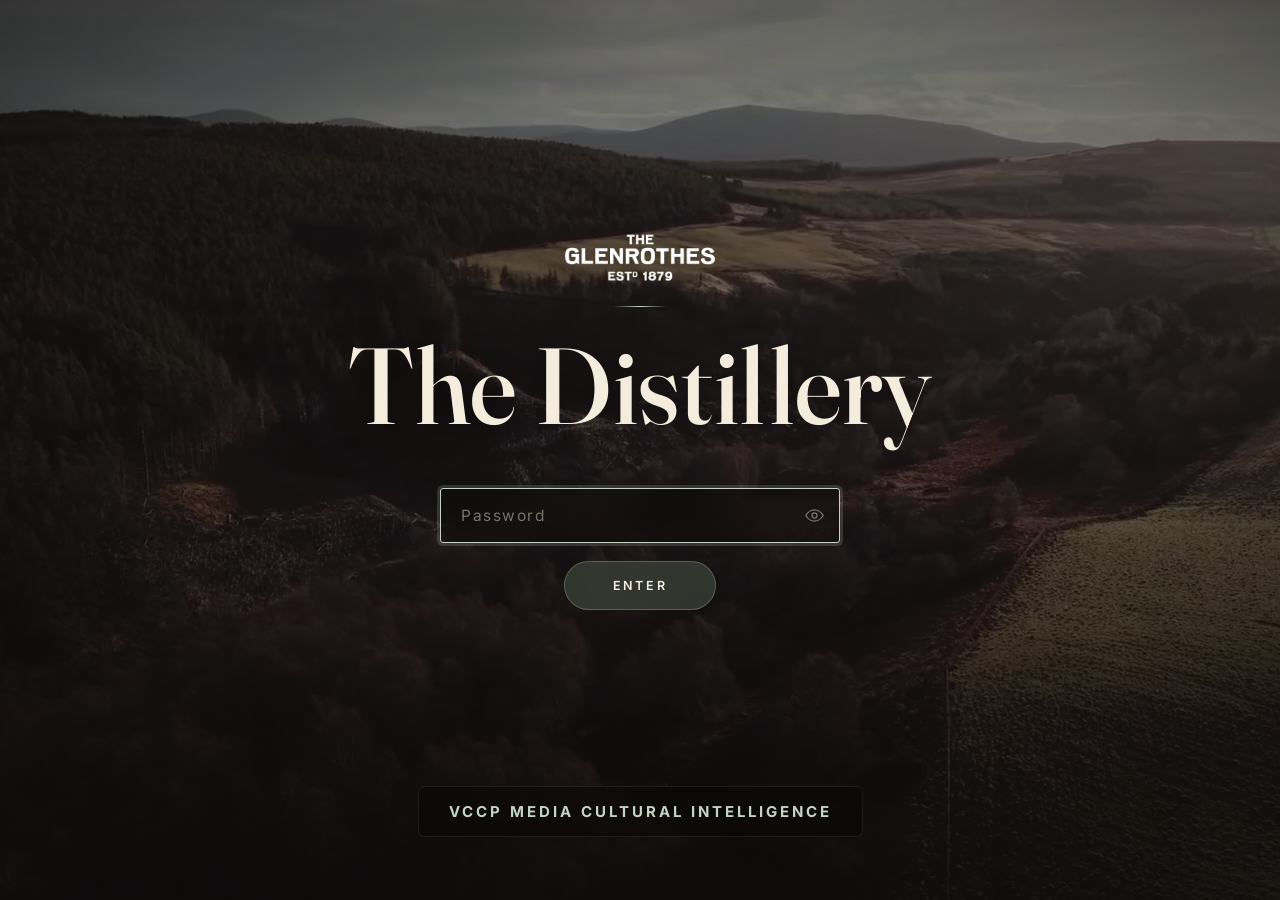
==== commit 8b5b7932: "Lighten gate video, shift content up, swap footer for VCCP tag - Lighten the scrim overlay so the ba" ====
--- a/index.html
+++ b/index.html
@@ -68,7 +68,9 @@
     </form>
   </div>
 
-  <p class="gate-foot">&copy; 2026 The Glenrothes &middot; Please enjoy responsibly</p>
+  <div class="brand-tag">
+    <span>VCCP Media Cultural Intelligence</span>
+  </div>
 
 </main>
 
--- a/assets/css/gate.css
+++ b/assets/css/gate.css
@@ -81,8 +81,8 @@
   inset: 0;
   z-index: 1;
   background:
-    radial-gradient(ellipse 70% 60% at 50% 38%, rgba(13, 12, 10, 0.18), rgba(13, 12, 10, 0.62) 68%, rgba(13, 12, 10, 0.86) 100%),
-    linear-gradient(180deg, rgba(9, 8, 6, 0.55) 0%, rgba(9, 8, 6, 0.28) 30%, rgba(9, 8, 6, 0.42) 68%, rgba(9, 8, 6, 0.82) 100%);
+    radial-gradient(ellipse 70% 60% at 50% 38%, rgba(13, 12, 10, 0.06), rgba(13, 12, 10, 0.34) 68%, rgba(13, 12, 10, 0.58) 100%),
+    linear-gradient(180deg, rgba(9, 8, 6, 0.34) 0%, rgba(9, 8, 6, 0.12) 30%, rgba(9, 8, 6, 0.2) 68%, rgba(9, 8, 6, 0.56) 100%);
 }
 
 .grain {
@@ -102,8 +102,8 @@
   z-index: 3;
   width: 100%;
   max-width: 640px;
-  margin: 0 auto;
-  padding: 40px 28px 56px;
+  margin: 0 auto clamp(48px, 9vh, 100px);
+  padding: 40px 28px 0;
   display: flex;
   flex-direction: column;
   align-items: center;
@@ -290,26 +290,39 @@
 .gate-success-badge.show { display: inline-flex; }
 .gate-success-badge svg { width: 15px; height: 15px; }
 
-/* ---------- Footer note ---------- */
-.gate-foot {
+/* ---------- Brand tag ---------- */
+.brand-tag {
   position: absolute;
   left: 0;
   right: 0;
-  bottom: 22px;
+  width: fit-content;
+  margin-left: auto;
+  margin-right: auto;
+  bottom: clamp(28px, 7vh, 64px);
   z-index: 3;
-  text-align: center;
-  font-family: 'Inter', sans-serif;
-  font-size: 11.5px;
-  letter-spacing: 0.06em;
-  color: var(--cream-faint);
-  padding: 0 24px;
+  padding: 15px 30px;
+  background: rgba(10, 9, 7, 0.55);
+  backdrop-filter: blur(8px);
+  -webkit-backdrop-filter: blur(8px);
+  border: 1px solid rgba(255, 255, 255, 0.08);
+  border-radius: 6px;
   opacity: 0;
   animation: rise 1s cubic-bezier(.22,.9,.32,1) 1s forwards;
+}
+.brand-tag span {
+  display: block;
+  font-family: 'Inter', sans-serif;
+  font-weight: 700;
+  font-size: clamp(11px, 1.8vw, 15px);
+  letter-spacing: 0.2em;
+  text-transform: uppercase;
+  color: var(--sage);
+  white-space: nowrap;
 }
 
 /* Reduced motion */
 @media (prefers-reduced-motion: reduce) {
-  .gate-logo, .gate-divider, .gate-title, .gate-form, .gate-foot {
+  .gate-logo, .gate-divider, .gate-title, .gate-form, .brand-tag {
     animation: none !important;
     opacity: 1 !important;
     transform: none !important;
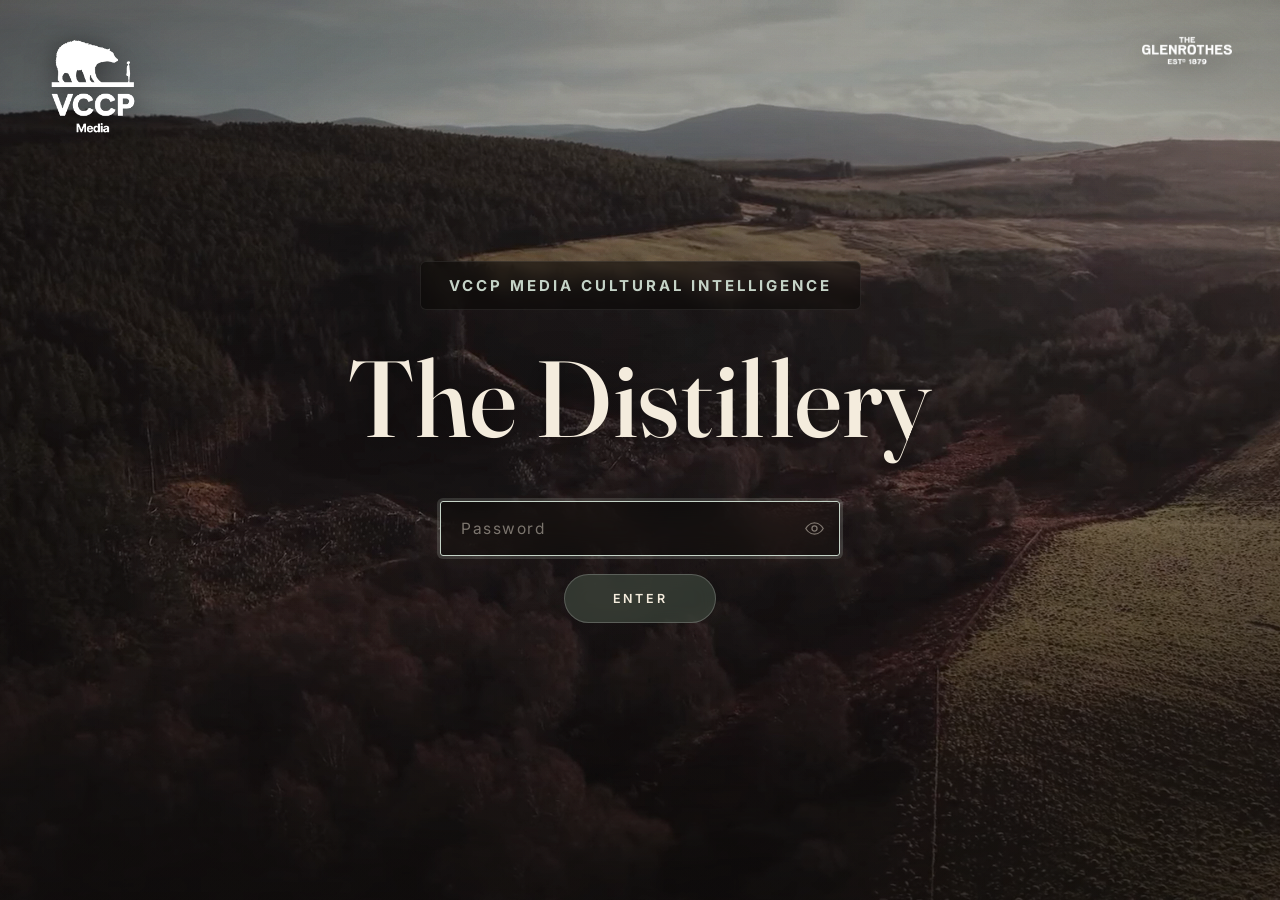
==== commit 87eba6d0: "Reposition logos to corners, animate grain, upgrade video from 4K master - Glenrothes logo moves to " ====
--- a/index.html
+++ b/index.html
@@ -31,9 +31,13 @@
   <div class="scrim" aria-hidden="true"></div>
   <div class="grain" aria-hidden="true"></div>
 
+  <img class="corner-logo top-left" src="assets/img/vccp-logo-white.png" alt="VCCP Media">
+  <img class="corner-logo top-right" src="assets/img/glenrothes-logo-white.png" alt="The Glenrothes, Established 1879">
+
   <div class="gate-content">
-    <img class="gate-logo" src="assets/img/glenrothes-logo-white.png" alt="The Glenrothes, Established 1879">
-    <span class="gate-divider" aria-hidden="true"></span>
+    <div class="brand-tag">
+      <span>VCCP Media Cultural Intelligence</span>
+    </div>
 
     <h1 class="gate-title">The Distillery</h1>
 
@@ -68,10 +72,6 @@
     </form>
   </div>
 
-  <div class="brand-tag">
-    <span>VCCP Media Cultural Intelligence</span>
-  </div>
-
 </main>
 
 <script src="assets/js/gate.js"></script>
--- a/assets/css/gate.css
+++ b/assets/css/gate.css
@@ -81,19 +81,36 @@
   inset: 0;
   z-index: 1;
   background:
-    radial-gradient(ellipse 70% 60% at 50% 38%, rgba(13, 12, 10, 0.06), rgba(13, 12, 10, 0.34) 68%, rgba(13, 12, 10, 0.58) 100%),
-    linear-gradient(180deg, rgba(9, 8, 6, 0.34) 0%, rgba(9, 8, 6, 0.12) 30%, rgba(9, 8, 6, 0.2) 68%, rgba(9, 8, 6, 0.56) 100%);
+    radial-gradient(ellipse 70% 60% at 50% 38%, rgba(13, 12, 10, 0.02), rgba(13, 12, 10, 0.16) 68%, rgba(13, 12, 10, 0.34) 100%),
+    linear-gradient(180deg, rgba(9, 8, 6, 0.16) 0%, rgba(9, 8, 6, 0.04) 30%, rgba(9, 8, 6, 0.08) 68%, rgba(9, 8, 6, 0.3) 100%);
 }
 
 .grain {
   position: absolute;
-  inset: 0;
+  inset: -25%;
+  width: 150%;
+  height: 150%;
   z-index: 2;
-  opacity: 0.05;
+  opacity: 0.06;
   mix-blend-mode: overlay;
   pointer-events: none;
   background-image: url("data:image/svg+xml;utf8,<svg xmlns='http://www.w3.org/2000/svg' width='140' height='140'><filter id='n'><feTurbulence type='fractalNoise' baseFrequency='0.9' numOctaves='2' stitchTiles='stitch'/></filter><rect width='100%25' height='100%25' filter='url(%23n)'/></svg>");
   background-size: 180px 180px;
+  animation: grain-shift 0.5s steps(1) infinite;
+}
+
+@keyframes grain-shift {
+  0%   { transform: translate(0%, 0%); }
+  10%  { transform: translate(-3%, -7%); }
+  20%  { transform: translate(-9%, 4%); }
+  30%  { transform: translate(5%, -3%); }
+  40%  { transform: translate(-4%, 7%); }
+  50%  { transform: translate(-7%, -4%); }
+  60%  { transform: translate(9%, 2%); }
+  70%  { transform: translate(3%, 7%); }
+  80%  { transform: translate(-3%, -9%); }
+  90%  { transform: translate(6%, 3%); }
+  100% { transform: translate(0%, 0%); }
 }
 
 /* ---------- Content ---------- */
@@ -102,30 +119,26 @@
   z-index: 3;
   width: 100%;
   max-width: 640px;
-  margin: 0 auto clamp(48px, 9vh, 100px);
-  padding: 40px 28px 0;
+  margin: 0 auto;
+  padding: 40px 28px;
   display: flex;
   flex-direction: column;
   align-items: center;
   text-align: center;
 }
 
-.gate-logo {
-  width: min(150px, 38vw);
+.corner-logo {
+  position: absolute;
+  top: clamp(20px, 4vh, 40px);
+  z-index: 4;
+  width: clamp(58px, 7vw, 92px);
   height: auto;
-  filter: drop-shadow(0 6px 22px rgba(0, 0, 0, 0.55));
+  filter: drop-shadow(0 4px 14px rgba(0, 0, 0, 0.5));
   opacity: 0;
   animation: rise 1s cubic-bezier(.22,.9,.32,1) 0.15s forwards;
 }
-
-.gate-divider {
-  width: 54px;
-  height: 1px;
-  background: linear-gradient(90deg, transparent, var(--sage), transparent);
-  margin: 24px 0 22px;
-  opacity: 0;
-  animation: rise 1s cubic-bezier(.22,.9,.32,1) 0.4s forwards;
-}
+.corner-logo.top-left { left: clamp(20px, 4vw, 48px); }
+.corner-logo.top-right { right: clamp(20px, 4vw, 48px); }
 
 .gate-title {
   font-family: 'Fraunces', Georgia, serif;
@@ -138,7 +151,7 @@
   color: var(--cream);
   text-shadow: 0 4px 30px rgba(0, 0, 0, 0.55);
   opacity: 0;
-  animation: rise 1s cubic-bezier(.22,.9,.32,1) 0.55s forwards;
+  animation: rise 1s cubic-bezier(.22,.9,.32,1) 0.35s forwards;
 }
 
 @keyframes rise {
@@ -154,7 +167,7 @@
   flex-direction: column;
   align-items: center;
   opacity: 0;
-  animation: rise 1s cubic-bezier(.22,.9,.32,1) 0.7s forwards;
+  animation: rise 1s cubic-bezier(.22,.9,.32,1) 0.55s forwards;
 }
 
 .password-field {
@@ -292,22 +305,17 @@
 
 /* ---------- Brand tag ---------- */
 .brand-tag {
-  position: absolute;
-  left: 0;
-  right: 0;
   width: fit-content;
-  margin-left: auto;
-  margin-right: auto;
-  bottom: clamp(28px, 7vh, 64px);
-  z-index: 3;
-  padding: 15px 30px;
+  max-width: 100%;
+  margin: 0 0 32px;
+  padding: 14px 28px;
   background: rgba(10, 9, 7, 0.55);
   backdrop-filter: blur(8px);
   -webkit-backdrop-filter: blur(8px);
   border: 1px solid rgba(255, 255, 255, 0.08);
   border-radius: 6px;
   opacity: 0;
-  animation: rise 1s cubic-bezier(.22,.9,.32,1) 1s forwards;
+  animation: rise 1s cubic-bezier(.22,.9,.32,1) 0.15s forwards;
 }
 .brand-tag span {
   display: block;
@@ -322,12 +330,13 @@
 
 /* Reduced motion */
 @media (prefers-reduced-motion: reduce) {
-  .gate-logo, .gate-divider, .gate-title, .gate-form, .brand-tag {
+  .corner-logo, .gate-title, .gate-form, .brand-tag {
     animation: none !important;
     opacity: 1 !important;
     transform: none !important;
   }
   .password-field.shake { animation: none; }
+  .grain { animation: none; }
 }
 
 @media (max-width: 480px) {
@@ -336,6 +345,6 @@
 }
 
 @media (max-height: 620px) {
-  .gate-logo { width: min(110px, 30vw); }
+  .corner-logo { width: clamp(46px, 6vw, 72px); }
   .gate-title { margin-bottom: 28px; }
 }
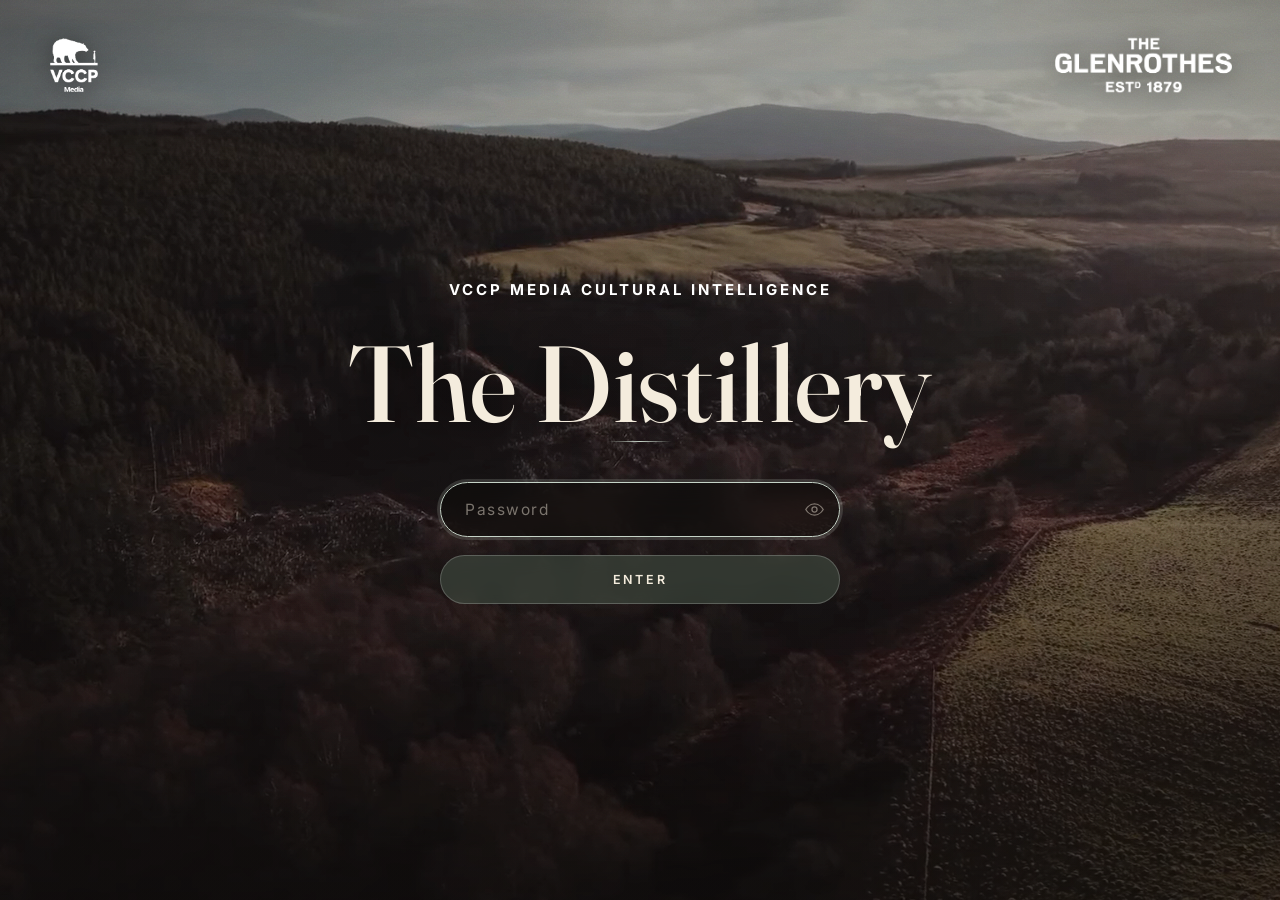
==== commit f0908de3: "Polish gate: strip VCCP badge box, restore divider under title, fix loop stutter - Remove the froste" ====
--- a/index.html
+++ b/index.html
@@ -40,6 +40,7 @@
     </div>
 
     <h1 class="gate-title">The Distillery</h1>
+    <span class="gate-divider" aria-hidden="true"></span>
 
     <form class="gate-form" id="gate-form" autocomplete="off">
       <div class="password-field" id="password-field">
--- a/assets/css/gate.css
+++ b/assets/css/gate.css
@@ -91,7 +91,7 @@
   width: 150%;
   height: 150%;
   z-index: 2;
-  opacity: 0.06;
+  opacity: 0.13;
   mix-blend-mode: overlay;
   pointer-events: none;
   background-image: url("data:image/svg+xml;utf8,<svg xmlns='http://www.w3.org/2000/svg' width='140' height='140'><filter id='n'><feTurbulence type='fractalNoise' baseFrequency='0.9' numOctaves='2' stitchTiles='stitch'/></filter><rect width='100%25' height='100%25' filter='url(%23n)'/></svg>");
@@ -131,8 +131,8 @@
   position: absolute;
   top: clamp(20px, 4vh, 40px);
   z-index: 4;
-  width: clamp(58px, 7vw, 92px);
-  height: auto;
+  height: clamp(38px, 5.5vw, 58px);
+  width: auto;
   filter: drop-shadow(0 4px 14px rgba(0, 0, 0, 0.5));
   opacity: 0;
   animation: rise 1s cubic-bezier(.22,.9,.32,1) 0.15s forwards;
@@ -147,11 +147,20 @@
   letter-spacing: 0.005em;
   line-height: 1.05;
   white-space: nowrap;
-  margin: 0 0 46px;
+  margin: 0;
   color: var(--cream);
   text-shadow: 0 4px 30px rgba(0, 0, 0, 0.55);
   opacity: 0;
   animation: rise 1s cubic-bezier(.22,.9,.32,1) 0.35s forwards;
+}
+
+.gate-divider {
+  width: 64px;
+  height: 1px;
+  background: linear-gradient(90deg, transparent, var(--sage), transparent);
+  margin: 0 0 40px;
+  opacity: 0;
+  animation: rise 1s cubic-bezier(.22,.9,.32,1) 0.45s forwards;
 }
 
 @keyframes rise {
@@ -167,7 +176,7 @@
   flex-direction: column;
   align-items: center;
   opacity: 0;
-  animation: rise 1s cubic-bezier(.22,.9,.32,1) 0.55s forwards;
+  animation: rise 1s cubic-bezier(.22,.9,.32,1) 0.6s forwards;
 }
 
 .password-field {
@@ -177,7 +186,7 @@
   background: rgba(10, 9, 7, 0.38);
   backdrop-filter: blur(14px);
   -webkit-backdrop-filter: blur(14px);
-  border-radius: 3px;
+  border-radius: 999px;
   transition: border-color 0.25s ease, box-shadow 0.25s ease;
 }
 
@@ -195,7 +204,7 @@
   font-family: 'Inter', sans-serif;
   font-size: 15.5px;
   letter-spacing: 0.04em;
-  padding: 17px 50px 17px 20px;
+  padding: 17px 50px 17px 24px;
 }
 
 .password-field input::placeholder {
@@ -230,16 +239,15 @@
 .toggle-visibility.is-visible .icon-off { display: block; }
 
 .btn-enter {
-  display: inline-block;
-  align-self: center;
-  width: auto;
+  display: block;
+  width: 100%;
   margin-top: 18px;
   font-family: 'Inter', sans-serif;
   font-size: 12.5px;
   font-weight: 600;
   letter-spacing: 0.22em;
   text-transform: uppercase;
-  padding: 16px 48px;
+  padding: 16px 24px;
   border: 1px solid rgba(255, 255, 255, 0.2);
   background: var(--btn-fill);
   backdrop-filter: blur(10px);
@@ -307,13 +315,7 @@
 .brand-tag {
   width: fit-content;
   max-width: 100%;
-  margin: 0 0 32px;
-  padding: 14px 28px;
-  background: rgba(10, 9, 7, 0.55);
-  backdrop-filter: blur(8px);
-  -webkit-backdrop-filter: blur(8px);
-  border: 1px solid rgba(255, 255, 255, 0.08);
-  border-radius: 6px;
+  margin: 0 0 28px;
   opacity: 0;
   animation: rise 1s cubic-bezier(.22,.9,.32,1) 0.15s forwards;
 }
@@ -324,13 +326,14 @@
   font-size: clamp(11px, 1.8vw, 15px);
   letter-spacing: 0.2em;
   text-transform: uppercase;
-  color: var(--sage);
+  color: #ffffff;
+  text-shadow: 0 2px 14px rgba(0, 0, 0, 0.5);
   white-space: nowrap;
 }
 
 /* Reduced motion */
 @media (prefers-reduced-motion: reduce) {
-  .corner-logo, .gate-title, .gate-form, .brand-tag {
+  .corner-logo, .gate-title, .gate-divider, .gate-form, .brand-tag {
     animation: none !important;
     opacity: 1 !important;
     transform: none !important;
@@ -345,6 +348,6 @@
 }
 
 @media (max-height: 620px) {
-  .corner-logo { width: clamp(46px, 6vw, 72px); }
+  .corner-logo { height: clamp(30px, 4.5vw, 44px); }
   .gate-title { margin-bottom: 28px; }
 }
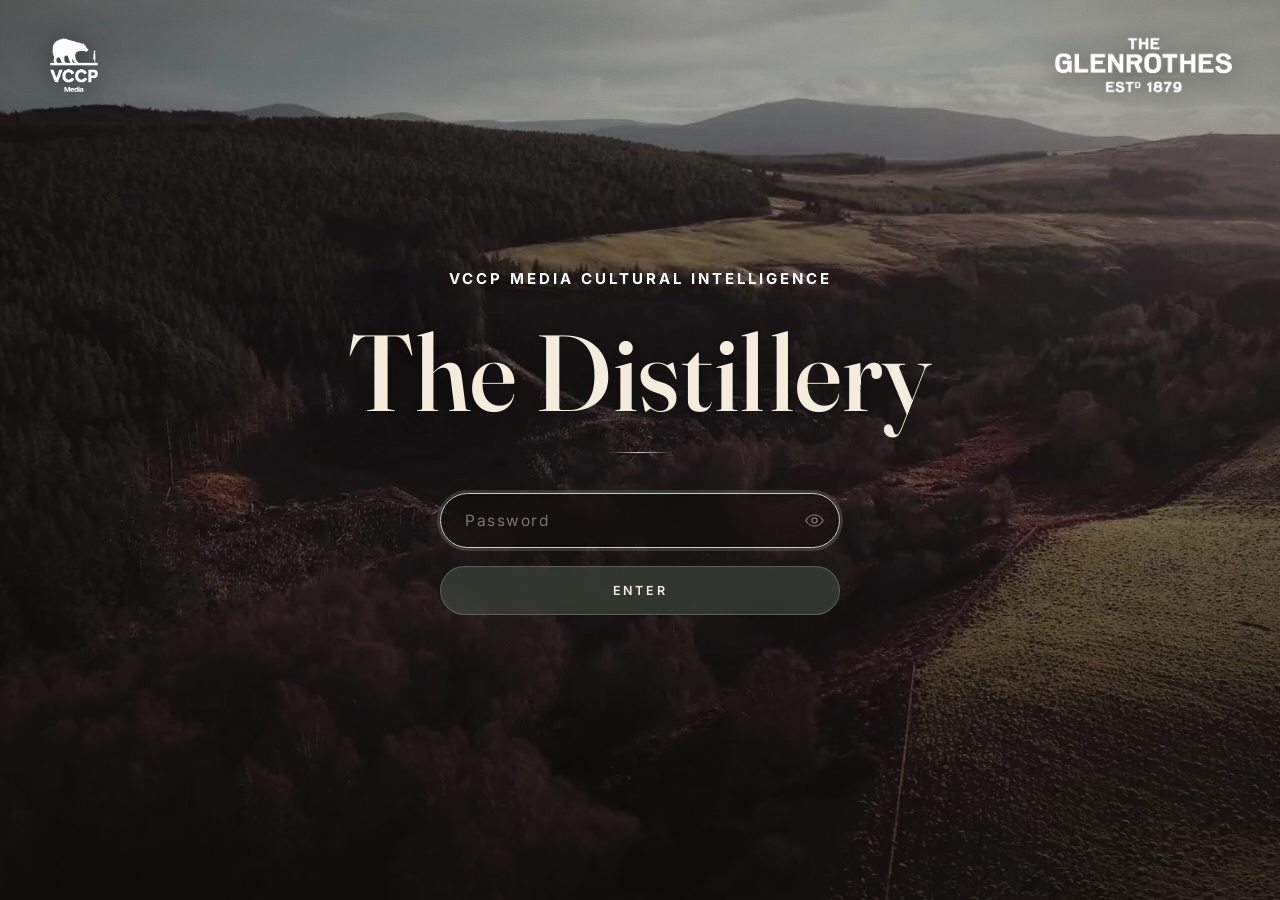
==== commit 4f09adef: "Drop broken WebM source, push divider lower While chasing the loop stutter report I built a two-vide" ====
--- a/index.html
+++ b/index.html
@@ -7,7 +7,6 @@
 <meta name="description" content="The Distillery. Please enter the password to continue.">
 <meta name="robots" content="noindex, nofollow">
 <link rel="icon" type="image/svg+xml" href="assets/img/favicon.svg">
-<link rel="preload" as="video" href="assets/video/hero-loop.mp4">
 <link rel="stylesheet" href="assets/css/gate.css">
 </head>
 <body>
@@ -24,7 +23,6 @@
     preload="auto"
     poster="assets/img/hero-video-poster.jpg"
     aria-hidden="true">
-    <source src="assets/video/hero-loop.webm" type="video/webm">
     <source src="assets/video/hero-loop.mp4" type="video/mp4">
   </video>
 
--- a/assets/css/gate.css
+++ b/assets/css/gate.css
@@ -158,7 +158,7 @@
   width: 64px;
   height: 1px;
   background: linear-gradient(90deg, transparent, var(--sage), transparent);
-  margin: 0 0 40px;
+  margin: 22px 0 40px;
   opacity: 0;
   animation: rise 1s cubic-bezier(.22,.9,.32,1) 0.45s forwards;
 }
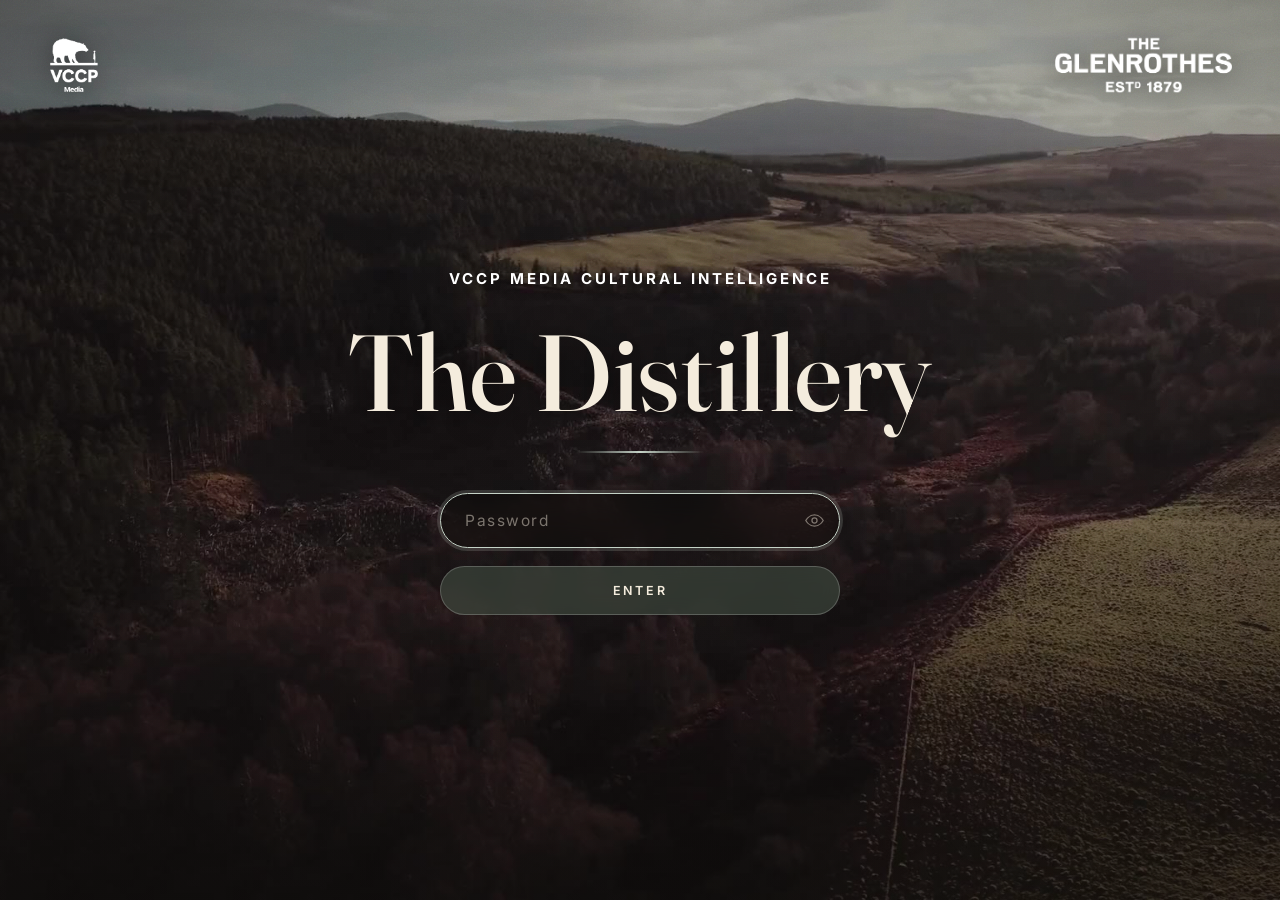
==== commit 392cbde2: "Fix cross-fade darkening; double the divider size The cross-fade was animating both videos' opacity " ====
--- a/index.html
+++ b/index.html
@@ -15,13 +15,22 @@
 <main class="gate-stage" id="gate-stage">
 
   <video
-    class="bg-video"
+    class="bg-video is-current"
+    id="bg-video-a"
     autoplay
     muted
-    loop
     playsinline
     preload="auto"
     poster="assets/img/hero-video-poster.jpg"
+    aria-hidden="true">
+    <source src="assets/video/hero-loop.mp4" type="video/mp4">
+  </video>
+  <video
+    class="bg-video"
+    id="bg-video-b"
+    muted
+    playsinline
+    preload="auto"
     aria-hidden="true">
     <source src="assets/video/hero-loop.mp4" type="video/mp4">
   </video>
@@ -73,6 +82,7 @@
 
 </main>
 
+<script src="assets/js/video-loop.js"></script>
 <script src="assets/js/gate.js"></script>
 </body>
 </html>
--- a/assets/css/gate.css
+++ b/assets/css/gate.css
@@ -66,6 +66,11 @@
   justify-content: center;
 }
 
+/* Cross-dissolve as a reveal, not a mutual fade: the exiting video is the
+   only one that ever animates opacity, and it sits on top of an incoming
+   video that is already fully opaque underneath. Fading two layers toward
+   50% at the same time multiplies their darkness together instead of
+   blending cleanly, which is what caused the dip to black mid-transition. */
 .bg-video {
   position: absolute;
   inset: 0;
@@ -74,6 +79,15 @@
   object-fit: cover;
   object-position: center 55%;
   z-index: 0;
+  opacity: 1;
+}
+.bg-video.is-current {
+  z-index: 1;
+}
+.bg-video.is-exiting {
+  z-index: 2;
+  transition: opacity 1s linear;
+  opacity: 0;
 }
 
 .scrim {
@@ -155,8 +169,8 @@
 }
 
 .gate-divider {
-  width: 64px;
-  height: 1px;
+  width: 128px;
+  height: 2px;
   background: linear-gradient(90deg, transparent, var(--sage), transparent);
   margin: 22px 0 40px;
   opacity: 0;
